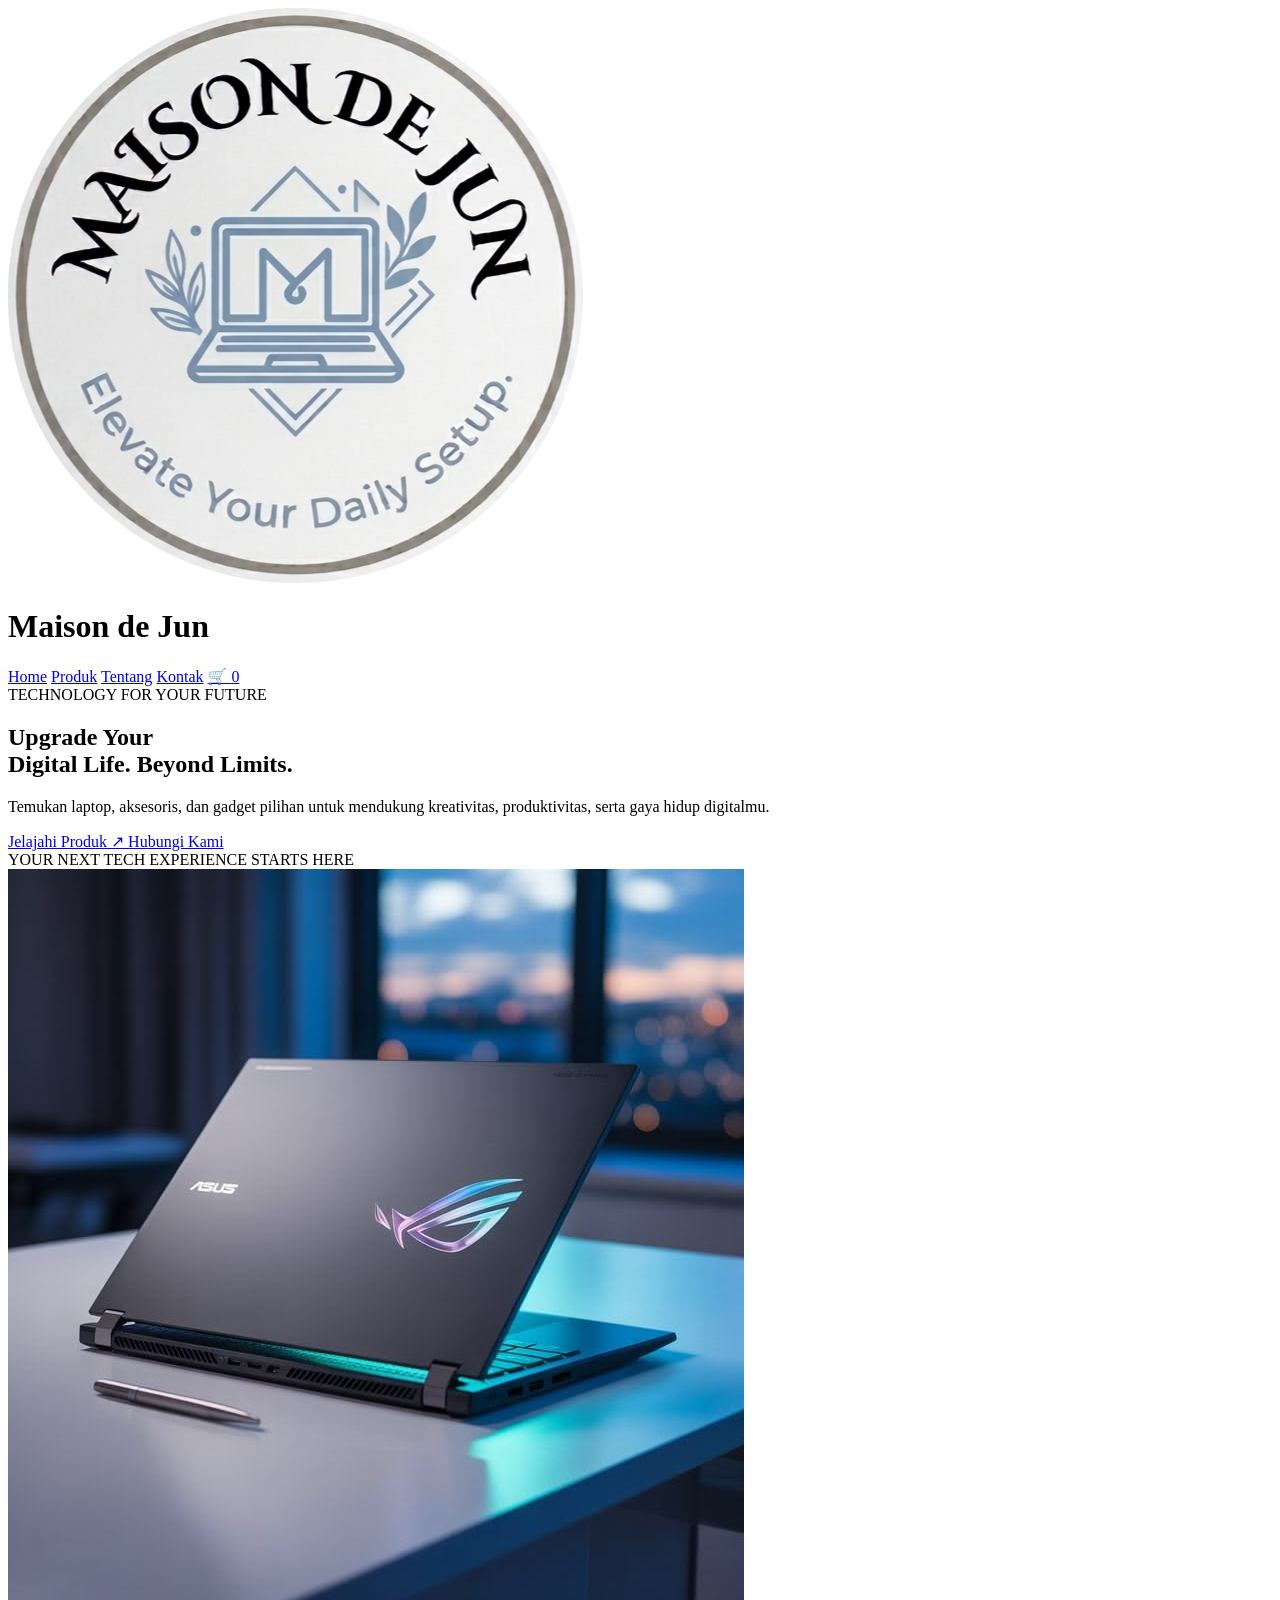
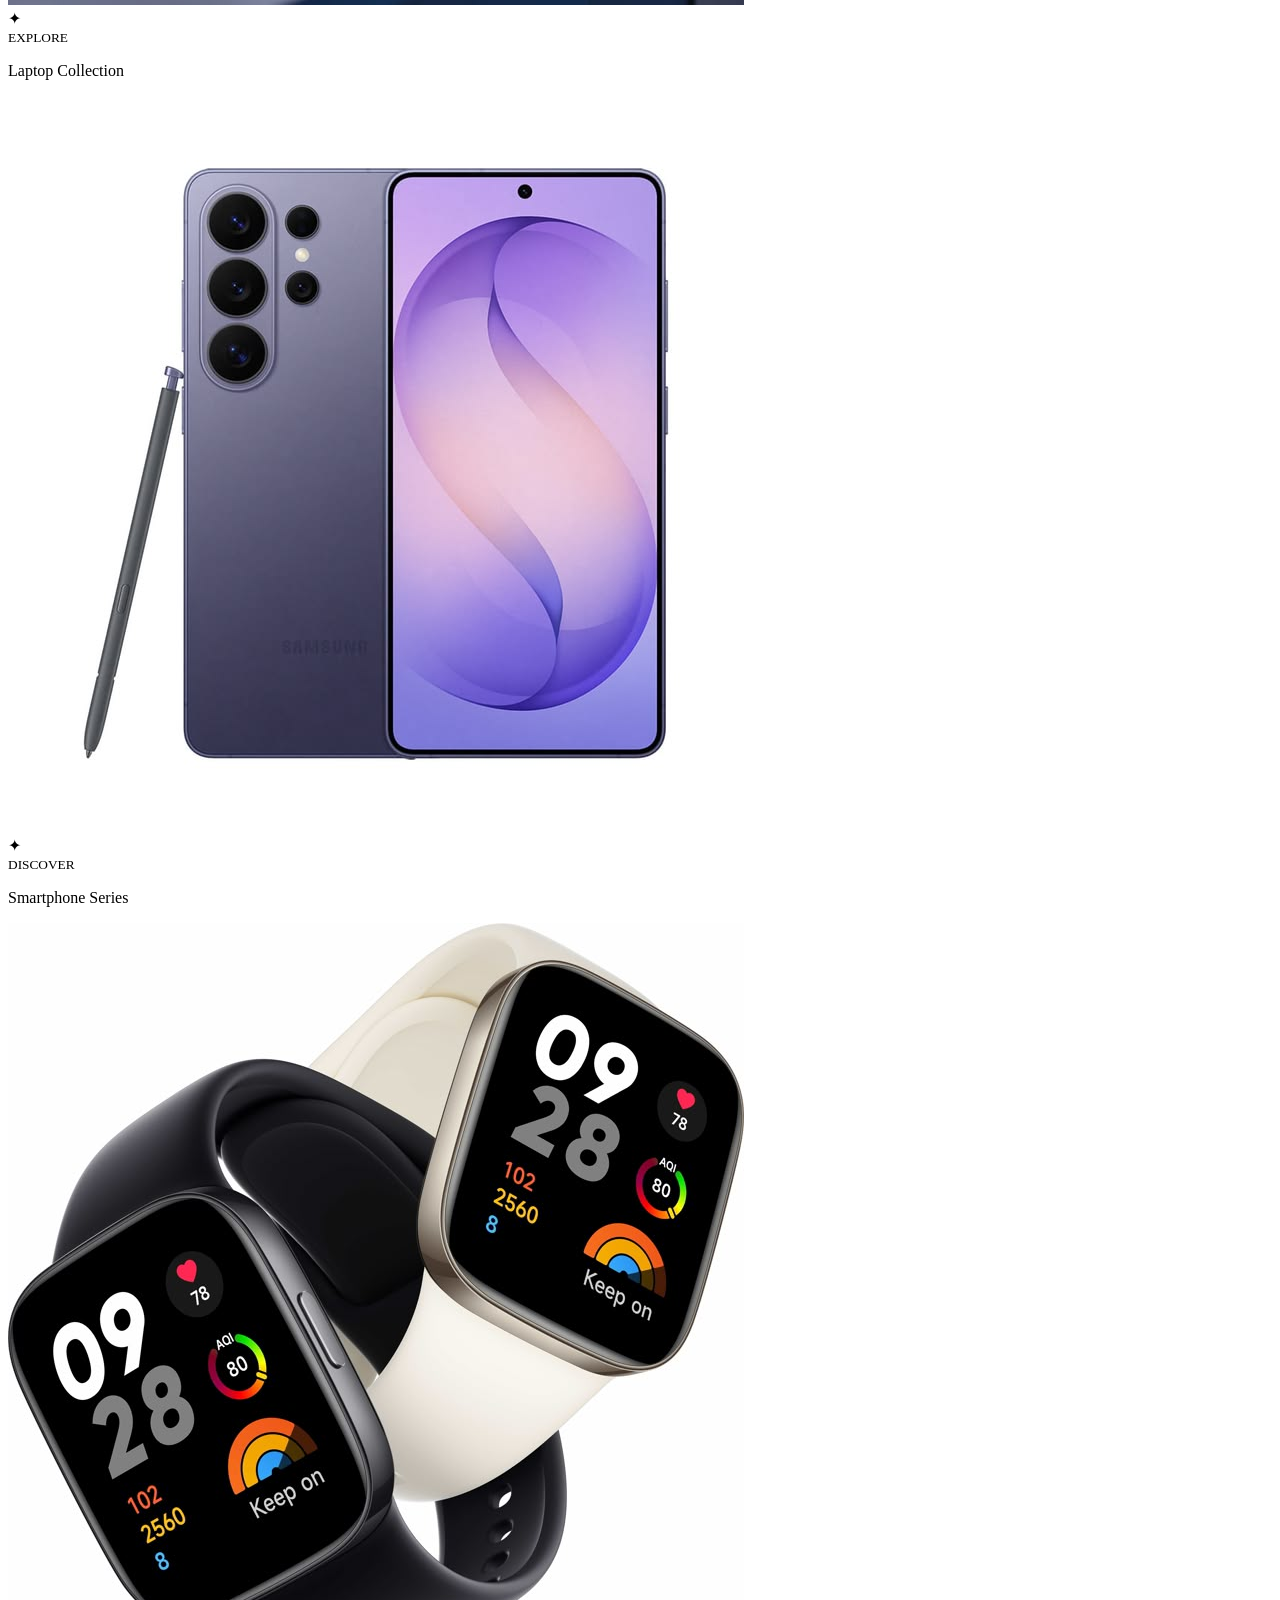
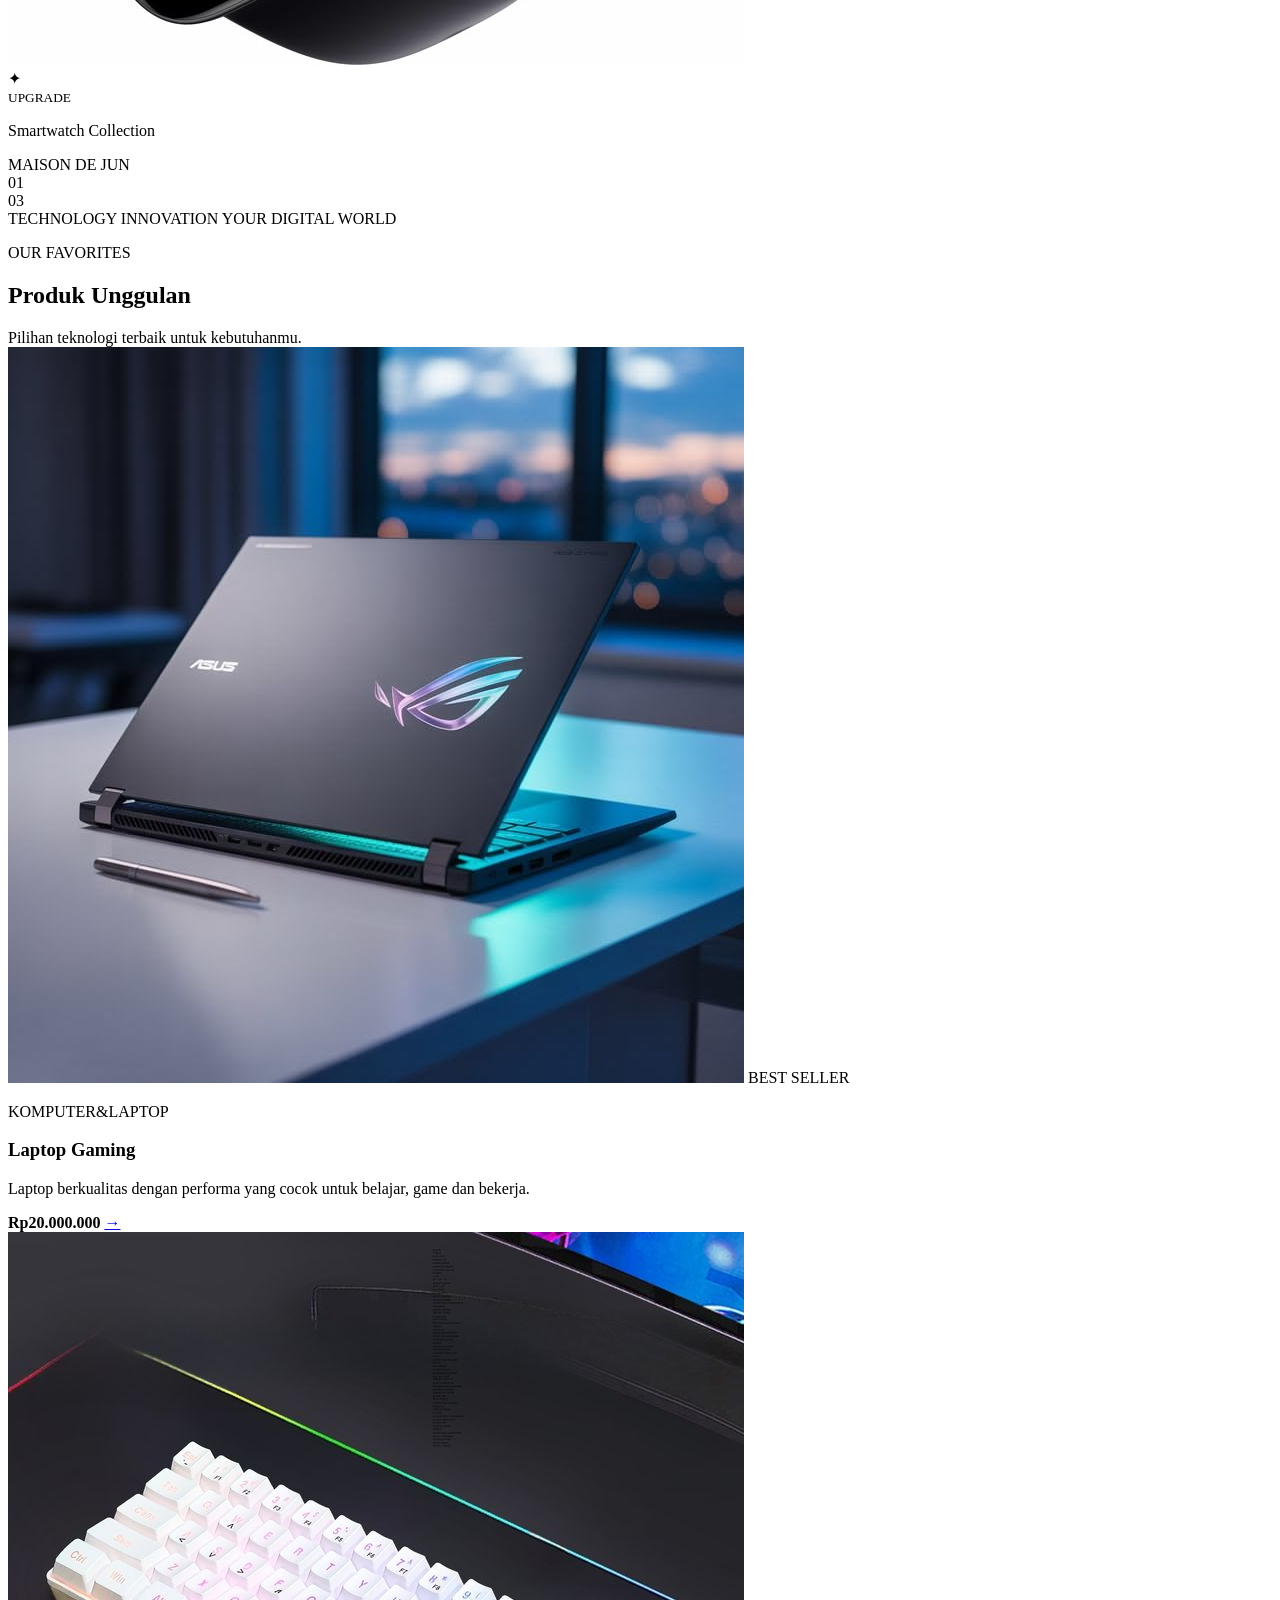
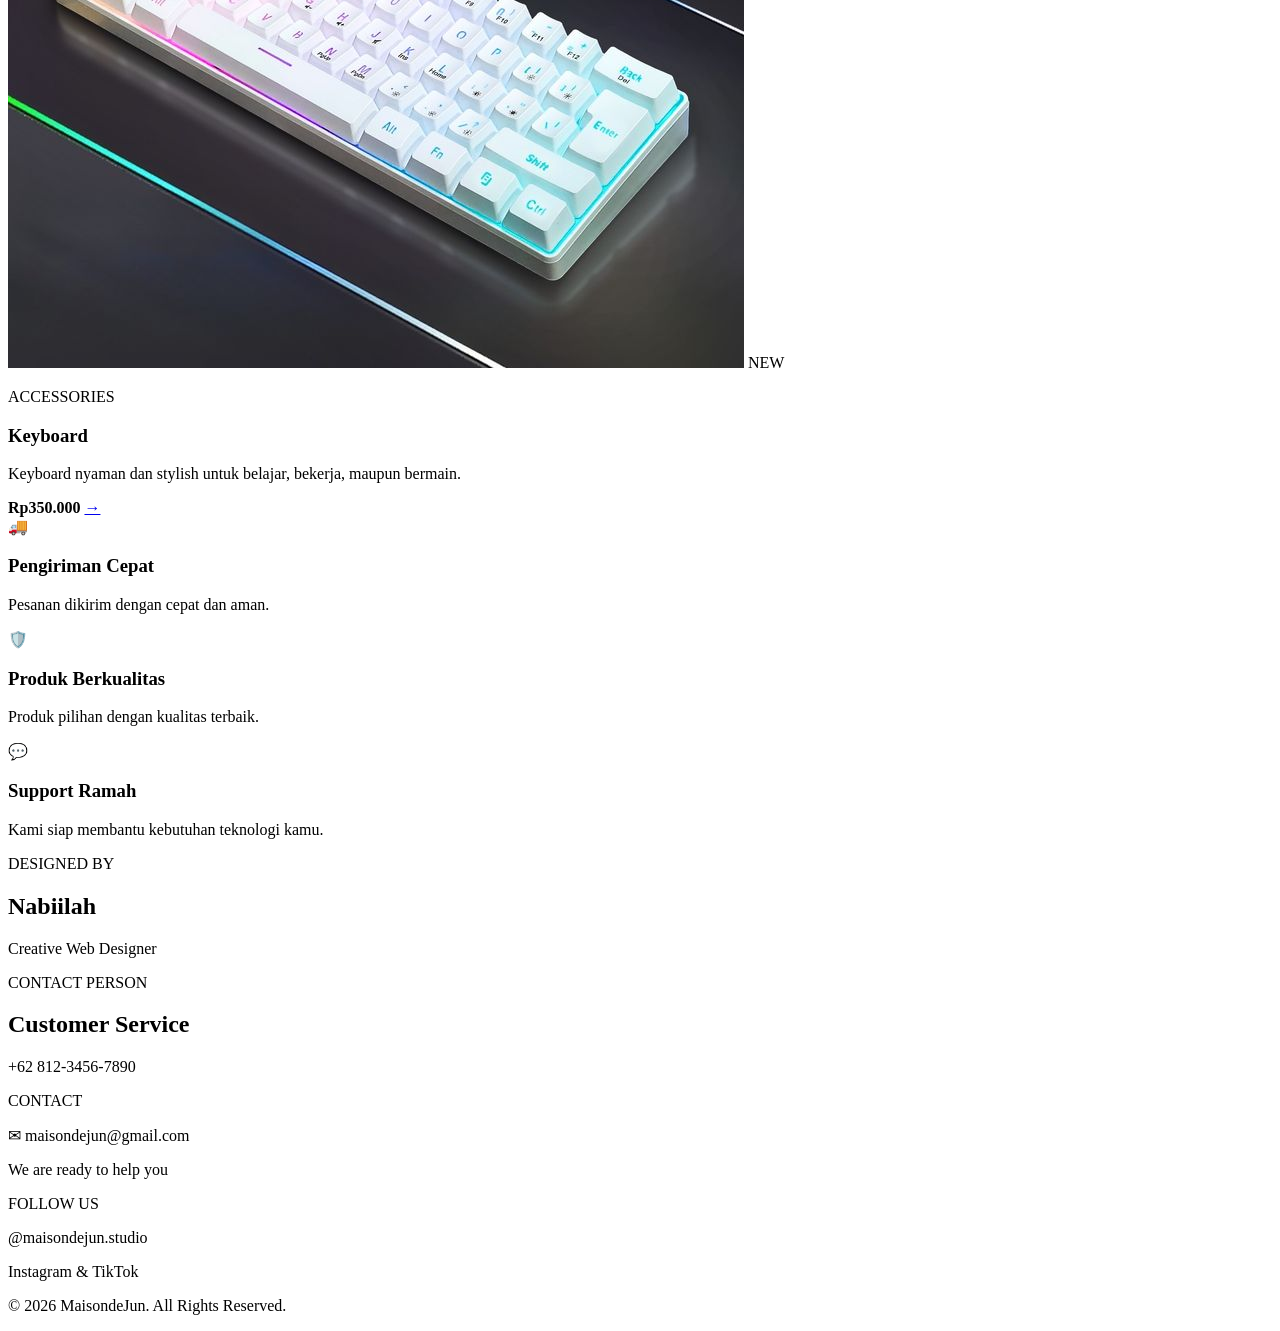
==== index.html @ 50427de6 "Add files via upload" ====
<!DOCTYPE html>
<html lang="id">
<head>
    <meta charset="UTF-8">
    <meta name="viewport" content="width=device-width, initial-scale=1.0">

    <title>Maison de Jun - Technology Store</title>

    <link rel="stylesheet" href="css/style.css">
</head>
    <link rel="preconnect" href="https://fonts.googleapis.com">
<link rel="preconnect" href="https://gstatic.com" crossorigin>
<link href="https://fonts.googleapis.com/css2?family=Montserrat:wght@700;800&display=swap" rel="stylesheet">

<body>

    <!-- HEADER -->
    <header>
        <div class="container">

            <div class="logo">
              <img src="images/logo.png"  alt="Logo Fourth Tech" class="logo-img">
                <h1>Maison <span>de</span> Jun</h1>
            </div>

            <nav>
                <a href="index.html" class="active">Home</a>
                <a href="produk.html">Produk</a>
                <a href="tentang.html">Tentang</a>
                <a href="kontak.html">Kontak</a>
                <a href="keranjang.html" class="cart-link">
                   🛒 <span id="cart-count">0</span> 
                </a>
            </nav>

        </div>
    </header>


   <!-- HERO SECTION -->
<section class="hero">

    <div class="hero-glow hero-glow-one"></div>
    <div class="hero-glow hero-glow-two"></div>
    <div class="hero-grid"></div>

    <div class="container hero-content">

        <!-- BAGIAN KIRI: TEKS -->
        <div class="hero-text">

            <div class="hero-label">
                <span class="label-dot"></span>
                <span id="changing-text">TECHNOLOGY FOR YOUR FUTURE</span>
            </div>

            <h2 class="hero-title">
                Upgrade Your<br>
                Digital Life<span class="title-dot">.</span>
                <span class="hero-title-accent" id="changing-title">
                    Beyond Limits.
                </span>
            </h2>

            <p class="hero-description">
                Temukan laptop, aksesoris, dan gadget pilihan
                untuk mendukung kreativitas, produktivitas,
                serta gaya hidup digitalmu.
            </p>

            <div class="hero-buttons">
                <a href="produk.html" class="btn hero-main-btn">
                    Jelajahi Produk
                    <span>↗</span>
                </a>

                <a href="kontak.html" class="btn-secondary hero-alt-btn">
                    Hubungi Kami
                </a>
            </div>

            <div class="hero-mini-info">
                <span class="mini-info-line"></span>
                <span>YOUR NEXT TECH EXPERIENCE STARTS HERE</span>
            </div>

        </div>


        <!-- BAGIAN KANAN: GADGET -->
        <div class="hero-visual">

            <div class="visual-orbit orbit-one"></div>
            <div class="visual-orbit orbit-two"></div>
            <div class="visual-orbit orbit-three"></div>

            <div class="visual-glow"></div>

            <!-- GAMBAR PRODUK BERGANTI -->
            <div class="hero-product-stage">

                <div class="hero-product active">
                    <img
                        src="images/produk1.jpg"
                        alt="Laptop pilihan Maison de Jun"
                    >

                    <div class="product-floating-label">
                        <span class="floating-label-icon">✦</span>
                        <div>
                            <small>EXPLORE</small>
                            <p>Laptop Collection</p>
                        </div>
                    </div>
                </div>

                <div class="hero-product">
                    <img
                        src="images/produk9.jpg"
                        alt="Smartphone pilihan Maison de Jun"
                    >

                    <div class="product-floating-label">
                        <span class="floating-label-icon">✦</span>
                        <div>
                            <small>DISCOVER</small>
                            <p>Smartphone Series</p>
                        </div>
                    </div>
                </div>

                <div class="hero-product">
                    <img
                        src="images/produk10.jpg"
                        alt="Smartwatch pilihan Maison de Jun"
                    >

                    <div class="product-floating-label">
                        <span class="floating-label-icon">✦</span>
                        <div>
                            <small>UPGRADE</small>
                            <p>Smartwatch Collection</p>
                        </div>
                    </div>
                </div>

            </div>

            <!-- IDENTITAS TOKO -->
            <div class="hero-brand-mark">
                <span class="brand-mark-line"></span>
                <span>MAISON DE JUN</span>
                <span class="brand-mark-line"></span>
            </div>

            <!-- INDIKATOR SLIDE -->
            <div class="hero-slide-controls">
                <span class="slide-number" id="hero-slide-number">01</span>

                <div class="slide-progress">
                    <span class="slide-progress-bar active"></span>
                    <span class="slide-progress-bar"></span>
                    <span class="slide-progress-bar"></span>
                </div>

                <span class="slide-total">03</span>
            </div>

        </div>

    </div>

    <div class="hero-bottom-line">
        <span>TECHNOLOGY</span>
        <span class="bottom-line-decoration"></span>
        <span>INNOVATION</span>
        <span class="bottom-line-decoration"></span>
        <span>YOUR DIGITAL WORLD</span>
    </div>

</section>


        <!-- PRODUK UNGGULAN -->
        <section class="produk-unggulan">

            <div class="container">

                <div class="section-heading">
                    <p>OUR FAVORITES</p>
                    <h2>Produk Unggulan</h2>
                    <span>
                        Pilihan teknologi terbaik untuk kebutuhanmu.
                    </span>
                </div>


                <div class="product-grid">

                    <!-- PRODUK 1 -->
                    <div class="card">

                        <div class="product-image">
                            <img src="images/produk1.jpg" alt="Laptop FourthTech">
                            <span class="product-badge">BEST SELLER</span>
                        </div>

                        <div class="card-content">

                            <p class="product-category">KOMPUTER&LAPTOP</p>

                            <h3>Laptop Gaming</h3>

                            <p>
                                Laptop berkualitas dengan performa
                                yang cocok untuk belajar, game dan bekerja.
                            </p>

                            <div class="product-bottom">

                                <strong>Rp20.000.000</strong>

                                <a href="produk.html" class="product-btn">
                                    →
                                </a>

                            </div>

                        </div>

                    </div>


                    <!-- PRODUK 2 -->
                    <div class="card">

                        <div class="product-image">
                            <img src="images/produk2.jpg" alt="Keyboard FourthTech">
                            <span class="product-badge new">NEW</span>
                        </div>

                        <div class="card-content">

                            <p class="product-category">ACCESSORIES</p>

                            <h3>Keyboard</h3>

                            <p>
                                Keyboard nyaman dan stylish untuk
                                belajar, bekerja, maupun bermain.
                            </p>

                            <div class="product-bottom">

                                <strong>Rp350.000</strong>

                                <a href="produk.html" class="product-btn">
                                    →
                                </a>

                            </div>

                        </div>

                    </div>

                </div>

            </div>

        </section>


        <!-- FITUR -->
        <section class="features">

            <div class="container">

                <div class="feature">

                    <div class="feature-icon">🚚</div>

                    <div>
                        <h3>Pengiriman Cepat</h3>
                        <p>Pesanan dikirim dengan cepat dan aman.</p>
                    </div>

                </div>


                <div class="feature">

                    <div class="feature-icon">🛡️</div>

                    <div>
                        <h3>Produk Berkualitas</h3>
                        <p>Produk pilihan dengan kualitas terbaik.</p>
                    </div>

                </div>


                <div class="feature">

                    <div class="feature-icon">💬</div>

                    <div>
                        <h3>Support Ramah</h3>
                        <p>Kami siap membantu kebutuhan teknologi kamu.</p>
                    </div>

                </div>

            </div>

        </section>

    </main>


   <!-- FOOTER -->
<footer>

    <!-- INFORMASI FOOTER -->
    <div class="container footer-content">

        <!-- DESIGNED BY -->
        <div class="footer-item">
            <p class="footer-label">DESIGNED BY</p>

            <h2>Nabiilah</h2>

            <p>Creative Web Designer</p>
        </div>


        <!-- CONTACT PERSON -->
        <div class="footer-item">
            <p class="footer-label">CONTACT PERSON</p>

            <h2>Customer Service</h2>

            <p>+62 812-3456-7890</p>
        </div>


        <!-- EMAIL -->
        <div class="footer-item">
            <p class="footer-label">CONTACT</p>

            <div class="social-link">

                <span class="social-icon">✉</span>

                <span>maisondejun@gmail.com</span>

            </div>

            <p>We are ready to help you</p>
        </div>


        <!-- INSTAGRAM -->
        <div class="footer-item">
            <p class="footer-label">FOLLOW US</p>

            <div class="social-link">

                <span class="social-icon instagram-icon">
                    <span class="instagram-camera"></span>
                </span>

                <span>@maisondejun.studio</span>

            </div>

            <p>Instagram & TikTok</p>
        </div>

    </div>


    <!-- COPYRIGHT -->
    <div class="footer-bottom">

        <p>
            © 2026 MaisondeJun. All Rights Reserved.
        </p>

    </div>

</footer>
<!-- JavaScript -->
<script src="js/script.js"></script>

</body>
</html>
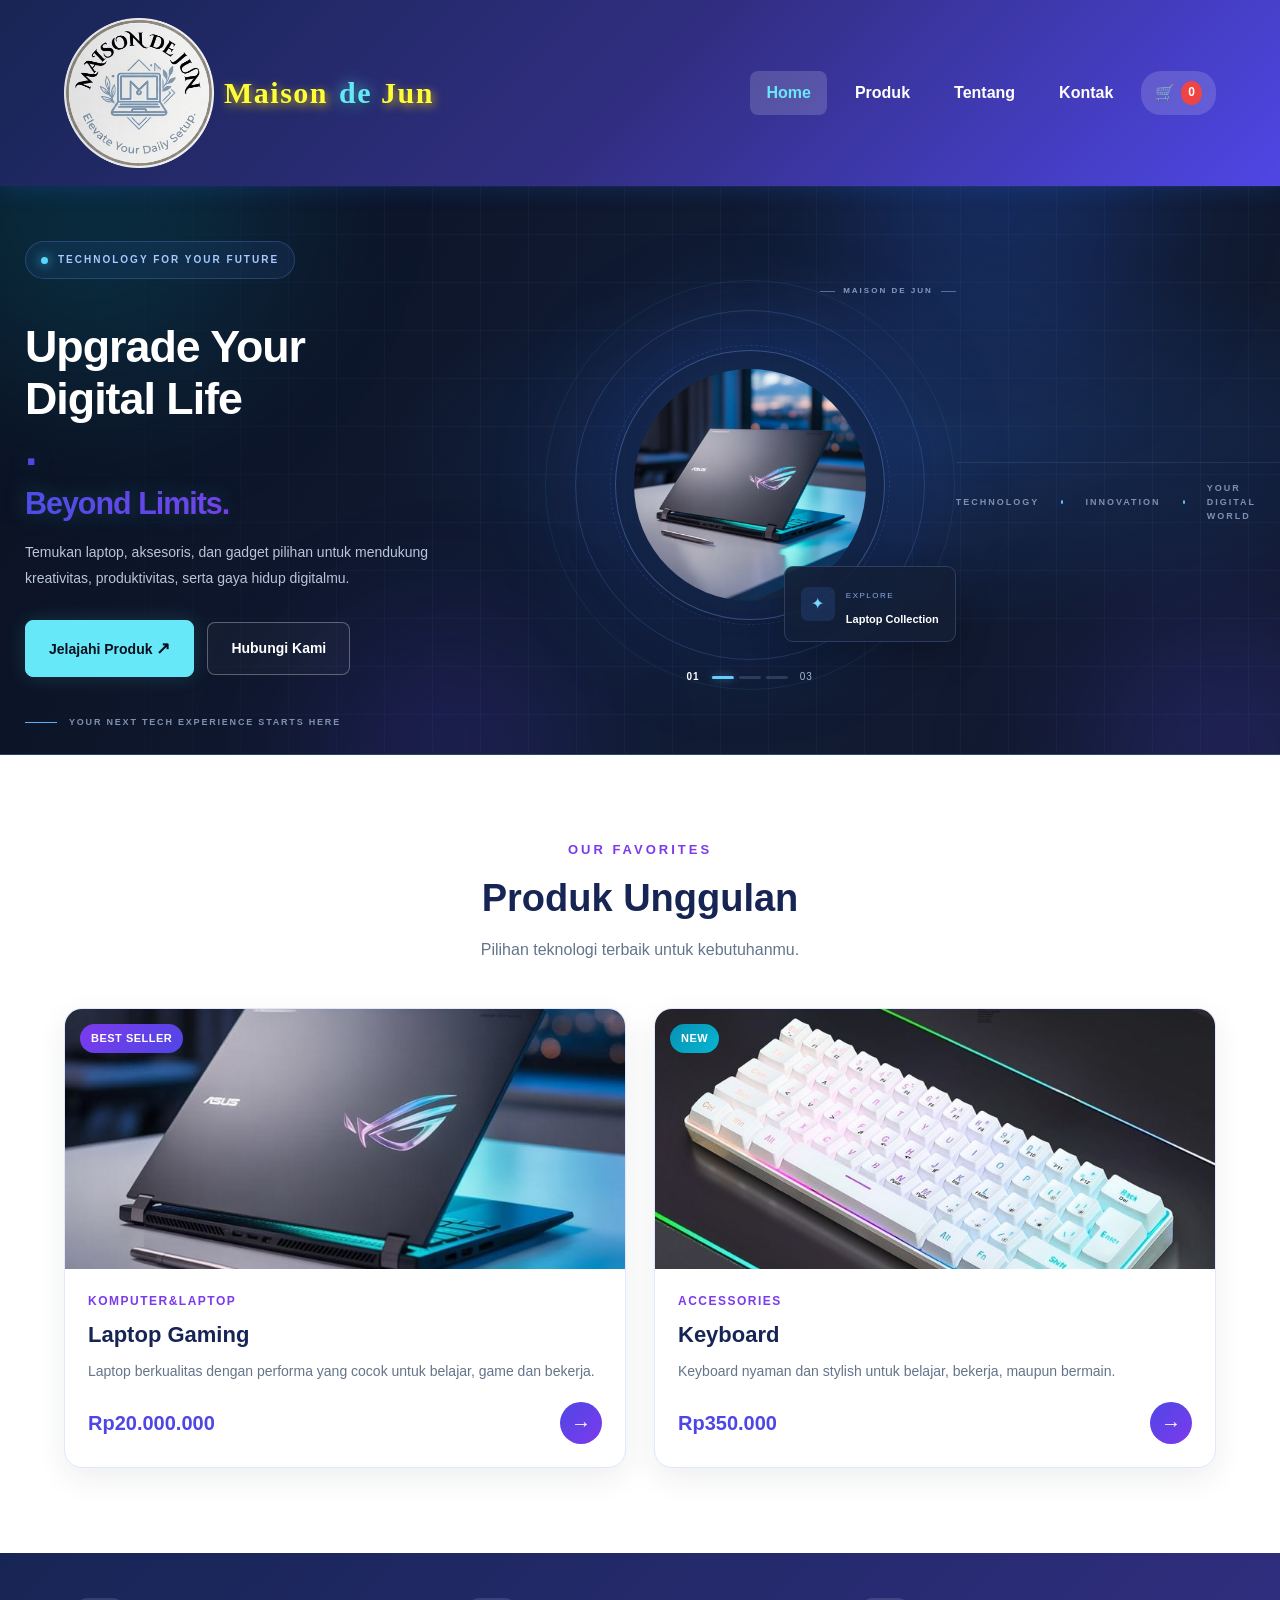
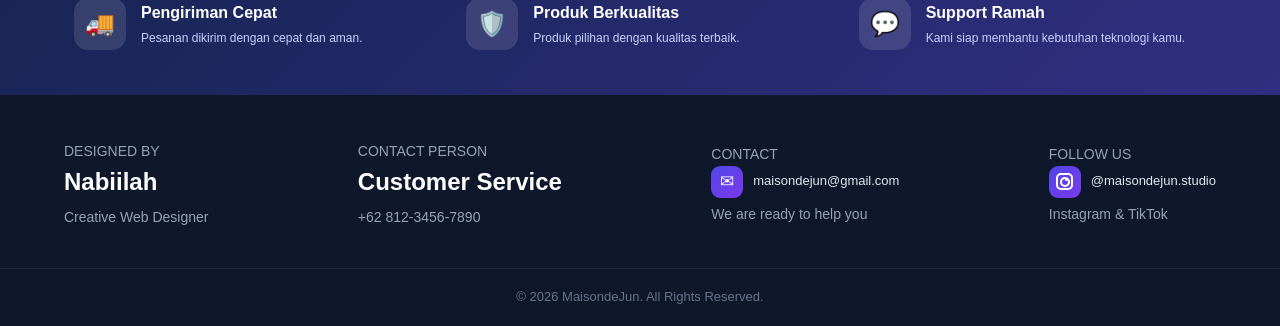
==== commit 354e122b: "Add files via upload" ====
--- a/index.html
+++ b/index.html
@@ -4,11 +4,11 @@
 <head>
     <meta charset="UTF-8">
     <meta name="viewport" content="width=device-width, initial-scale=1.0">
-
-    <title>Maison de Jun - Technology Store</title>
-
+    <link rel="icon" type="image/png" href="favicon.png">
+    <title>Maison de Jun</title>
     <link rel="stylesheet" href="css/style.css">
 </head>
+
     <link rel="preconnect" href="https://fonts.googleapis.com">
 <link rel="preconnect" href="https://gstatic.com" crossorigin>
 <link href="https://fonts.googleapis.com/css2?family=Montserrat:wght@700;800&display=swap" rel="stylesheet">
--- a/css/style.css
+++ b/css/style.css
@@ -0,0 +1,2906 @@
+
+/* ========================================
+   Maison de Jun - WEBSITE TOKO TEKNOLOGI
+   ======================================== */
+
+
+/* RESET */
+* {
+    margin: 0;
+    padding: 0;
+    box-sizing: border-box;
+}
+
+
+/* BODY */
+body {
+    font-family: Arial, sans-serif;
+    background-color: #f5f7ff;
+    color: #172554;
+    line-height: 1.6;
+}
+
+
+/* CONTAINER */
+.container {
+    width: 90%;
+    max-width: 1200px;
+    margin: auto;
+}
+
+
+/* ========================================
+   HEADER
+   ======================================== */
+
+header {
+    background: linear-gradient(135deg, #172554, #312e81, #4f46e5);
+    color: white;
+    padding: 18px 0;
+    box-shadow: 0 4px 20px rgba(37, 99, 235, 0.2);
+    position: relative;
+    z-index: 10;
+}
+
+
+header .container {
+    display: flex;
+    justify-content: space-between;
+    align-items: center;
+}
+
+
+/* LOGO */
+
+.logo {
+    display: flex;
+    align-items: center;
+    gap: 10px;
+}
+
+.logo img,
+.logo-img {
+  width: 150px;   
+  height: auto;  
+}
+
+.logo h1 {
+    font-family: 'Times New Roman', Times, serif;
+    font-size: 30px;
+    font-weight: 700;
+    letter-spacing: 1.5px;
+    color: #fcff37;
+    margin: 0;
+    text-shadow: 2px 3px 10px rgba(255, 215, 0, 0.7);
+}
+
+
+.logo h1 span {
+    color: #67e8f9;
+    margin-left: 2px;
+    text-shadow: 0 0 15px rgba(103, 232, 249, 0.8), 2px 3px 8px rgba(0, 0, 0, 0.6);
+}
+
+
+/* NAVIGATION */
+
+nav {
+    display: flex;
+    gap: 12px;
+}
+
+
+nav a {
+    color: white;
+    text-decoration: none;
+    font-weight: bold;
+    padding: 9px 16px;
+    border-radius: 8px;
+    transition: 0.3s;
+}
+
+
+nav a:hover {
+    background-color: rgba(255, 255, 255, 0.15);
+    color: #67e8f9;
+}
+
+
+nav a.active {
+    background-color: rgba(255, 255, 255, 0.16);
+    color: #67e8f9;
+}
+
+
+/* ========================================
+   HERO SECTION
+   ======================================== */
+
+.hero {
+    position: relative;
+    overflow: hidden;
+    background:
+        radial-gradient(circle at 85% 30%, rgba(139, 92, 246, 0.3), transparent 30%),
+        radial-gradient(circle at 65% 90%, rgba(34, 211, 238, 0.2), transparent 30%),
+        linear-gradient(135deg, #eef2ff, #e0f2fe);
+    padding: 90px 0;
+    min-height: 520px;
+}
+
+
+.hero-content {
+    display: flex;
+    align-items: center;
+    justify-content: space-between;
+    gap: 60px;
+}
+
+
+/* HERO TEXT */
+
+.hero-text {
+    width: 55%;
+}
+
+
+.hero-label {
+    color: #4f46e5;
+    font-size: 14px;
+    font-weight: bold;
+    letter-spacing: 2px;
+    margin-bottom: 18px;
+}
+
+
+.hero h2 {
+    font-size: 58px;
+    line-height: 1.1;
+    color: #172554;
+    margin-bottom: 22px;
+}
+
+
+.hero h2 span {
+    display: block;
+    background: linear-gradient(90deg, #4f46e5, #7c3aed, #0891b2);
+    background-clip: text;
+    -webkit-background-clip: text;
+    -webkit-text-fill-color: transparent;
+}
+
+
+.hero-description {
+    max-width: 570px;
+    color: #475569;
+    font-size: 17px;
+    margin-bottom: 32px;
+}
+
+
+/* HERO BUTTON */
+
+.hero-buttons {
+    display: flex;
+    gap: 14px;
+    align-items: center;
+}
+
+
+.btn {
+    display: inline-block;
+    background: linear-gradient(135deg, #4f46e5, #7c3aed);
+    color: white;
+    padding: 13px 24px;
+    border-radius: 10px;
+    text-decoration: none;
+    font-weight: bold;
+    box-shadow: 0 8px 20px rgba(79, 70, 229, 0.3);
+    transition: 0.3s;
+}
+
+
+.btn:hover {
+    transform: translateY(-3px);
+    box-shadow: 0 12px 25px rgba(79, 70, 229, 0.4);
+}
+
+
+.btn-secondary {
+    display: inline-block;
+    color: #4338ca;
+    border: 2px solid #818cf8;
+    padding: 11px 22px;
+    border-radius: 10px;
+    text-decoration: none;
+    font-weight: bold;
+    transition: 0.3s;
+}
+
+
+.btn-secondary:hover {
+    background-color: #4f46e5;
+    color: white;
+}
+
+
+/* ========================================
+   HERO VISUAL
+   ======================================== */
+
+.hero-visual {
+    width: 42%;
+    min-height: 340px;
+    display: flex;
+    justify-content: center;
+    align-items: center;
+    position: relative;
+}
+
+
+/* DECORATIVE CIRCLES */
+
+.tech-circle {
+    position: absolute;
+    border-radius: 50%;
+}
+
+
+.circle-one {
+    width: 300px;
+    height: 300px;
+    background: linear-gradient(
+        135deg,
+        rgba(79, 70, 229, 0.18),
+        rgba(34, 211, 238, 0.25)
+    );
+}
+
+
+.circle-two {
+    width: 210px;
+    height: 210px;
+    border: 2px dashed rgba(79, 70, 229, 0.4);
+}
+
+
+/* DEVICE */
+
+.device-card {
+    position: relative;
+    width: 320px;
+    height: 220px;
+    background: linear-gradient(145deg, #1e1b4b, #312e81);
+    border-radius: 18px;
+    padding: 12px;
+    transform: rotate(-4deg);
+    box-shadow:
+        0 25px 50px rgba(30, 27, 75, 0.3),
+        0 0 40px rgba(79, 70, 229, 0.2);
+    z-index: 2;
+}
+
+
+.device-top {
+    display: flex;
+    gap: 6px;
+    margin-bottom: 10px;
+}
+
+
+.device-top span {
+    width: 8px;
+    height: 8px;
+    border-radius: 50%;
+    background-color: #94a3b8;
+}
+
+
+.device-screen {
+    height: 175px;
+    border-radius: 10px;
+    background:
+        radial-gradient(circle at 50% 40%, rgba(34, 211, 238, 0.3), transparent 30%),
+        linear-gradient(135deg, #0f172a, #312e81);
+    display: flex;
+    flex-direction: column;
+    align-items: center;
+    justify-content: center;
+    color: white;
+}
+
+
+.screen-icon {
+    font-size: 42px;
+    color: #67e8f9;
+    margin-bottom: 5px;
+}
+
+
+.device-screen p {
+    font-size: 20px;
+    font-weight: bold;
+    letter-spacing: 3px;
+}
+
+
+.device-screen small {
+    color: #c4b5fd;
+    margin-top: 4px;
+}
+
+
+/* ========================================
+   PRODUK UNGGULAN
+   ======================================== */
+
+.produk-unggulan {
+    padding: 85px 0;
+    background-color: #ffffff;
+}
+
+
+/* SECTION HEADING */
+
+.section-heading {
+    text-align: center;
+    margin-bottom: 45px;
+}
+
+
+.section-heading p {
+    color: #7c3aed;
+    font-size: 13px;
+    font-weight: bold;
+    letter-spacing: 3px;
+    margin-bottom: 7px;
+}
+
+
+.section-heading h2 {
+    font-size: 38px;
+    color: #172554;
+    margin-bottom: 8px;
+}
+
+
+.section-heading span {
+    color: #64748b;
+}
+
+
+/* PRODUCT GRID */
+
+.product-grid {
+    display: grid;
+    grid-template-columns: repeat(2, 1fr);
+    gap: 28px;
+}
+
+
+/* CARD */
+
+.card {
+    background-color: white;
+    border-radius: 18px;
+    overflow: hidden;
+    border: 1px solid #e0e7ff;
+    box-shadow: 0 10px 30px rgba(30, 41, 59, 0.08);
+    transition: 0.35s;
+}
+
+
+.card:hover {
+    transform: translateY(-8px);
+    box-shadow: 0 18px 40px rgba(79, 70, 229, 0.15);
+}
+
+
+/* PRODUCT IMAGE */
+
+.product-image {
+    height: 260px;
+    position: relative;
+    overflow: hidden;
+    background: linear-gradient(135deg, #e0e7ff, #cffafe);
+}
+
+
+.product-image img {
+    width: 100%;
+    height: 100%;
+    object-fit: cover;
+    transition: 0.4s;
+}
+
+
+.card:hover .product-image img {
+    transform: scale(1.05);
+}
+
+
+/* BADGE */
+
+.product-badge {
+    position: absolute;
+    top: 15px;
+    left: 15px;
+    background: linear-gradient(135deg, #7c3aed, #4f46e5);
+    color: white;
+    padding: 6px 11px;
+    border-radius: 20px;
+    font-size: 11px;
+    font-weight: bold;
+    letter-spacing: 0.5px;
+}
+
+
+.product-badge.new {
+    background: linear-gradient(135deg, #0891b2, #06b6d4);
+}
+
+
+/* CARD CONTENT */
+
+.card-content {
+    padding: 23px;
+}
+
+
+.product-category {
+    color: #7c3aed;
+    font-size: 12px;
+    font-weight: bold;
+    letter-spacing: 1.5px;
+    margin-bottom: 6px;
+}
+
+
+.card h3 {
+    font-size: 22px;
+    color: #172554;
+    margin-bottom: 8px;
+}
+
+
+.card-content > p:not(.product-category) {
+    color: #64748b;
+    font-size: 14px;
+    margin-bottom: 20px;
+}
+
+
+/* PRODUCT BOTTOM */
+
+.product-bottom {
+    display: flex;
+    justify-content: space-between;
+    align-items: center;
+}
+
+
+.product-bottom strong {
+    color: #4f46e5;
+    font-size: 20px;
+}
+
+
+.product-btn {
+    width: 42px;
+    height: 42px;
+    border-radius: 50%;
+    background: linear-gradient(135deg, #4f46e5, #7c3aed);
+    color: white;
+    display: flex;
+    justify-content: center;
+    align-items: center;
+    text-decoration: none;
+    font-size: 20px;
+    transition: 0.3s;
+}
+
+
+.product-btn:hover {
+    transform: translateX(4px);
+}
+
+
+/* ========================================
+   FEATURES
+   ======================================== */
+
+.features {
+    background: linear-gradient(135deg, #172554, #312e81);
+    padding: 35px 0;
+    color: white;
+}
+
+
+.features .container {
+    display: grid;
+    grid-template-columns: repeat(3, 1fr);
+    gap: 25px;
+}
+
+
+.feature {
+    display: flex;
+    align-items: center;
+    gap: 15px;
+    padding: 10px;
+}
+
+
+.feature-icon {
+    width: 52px;
+    height: 52px;
+    min-width: 52px;
+    border-radius: 14px;
+    background: rgba(255, 255, 255, 0.12);
+    display: flex;
+    justify-content: center;
+    align-items: center;
+    font-size: 24px;
+}
+
+
+.feature h3 {
+    font-size: 16px;
+    margin-bottom: 3px;
+}
+
+
+.feature p {
+    color: #c7d2fe;
+    font-size: 12px;
+}
+
+
+/* ========================================
+   FOOTER
+   ======================================== */
+
+footer {
+    background-color: #0f172a;
+    color: white;
+}
+
+
+.footer-content {
+    padding: 40px 0;
+    display: flex;
+    justify-content: space-between;
+    align-items: center;
+}
+
+
+.footer-content h2 {
+    font-size: 24px;
+}
+
+
+.footer-content h2 span {
+    color: #67e8f9;
+}
+
+
+.footer-content p {
+    color: #94a3b8;
+    font-size: 14px;
+    margin-top: 5px;
+}
+
+
+.footer-links {
+    display: flex;
+    gap: 25px;
+}
+
+
+.footer-links a {
+    color: #cbd5e1;
+    text-decoration: none;
+    transition: 0.3s;
+}
+
+
+.footer-links a:hover {
+    color: #67e8f9;
+}
+
+
+.footer-bottom {
+    border-top: 1px solid #1e293b;
+    text-align: center;
+    padding: 18px;
+}
+
+
+.footer-bottom p {
+    color: #64748b;
+    font-size: 13px;
+}
+
+
+/* ========================================
+   RESPONSIVE
+   ======================================== */
+
+@media (max-width: 768px) {
+
+    header .container {
+        flex-direction: column;
+        gap: 15px;
+    }
+
+
+    nav {
+        flex-wrap: wrap;
+        justify-content: center;
+    }
+
+
+    .hero {
+        padding: 60px 0;
+    }
+
+
+    .hero-content {
+        flex-direction: column;
+        text-align: center;
+    }
+
+
+    .hero-text {
+        width: 100%;
+    }
+
+
+    .hero h2 {
+        font-size: 40px;
+    }
+
+
+    .hero-description {
+        margin-left: auto;
+        margin-right: auto;
+    }
+
+
+    .hero-buttons {
+        justify-content: center;
+        flex-wrap: wrap;
+    }
+
+
+    .hero-visual {
+        width: 100%;
+    }
+
+
+    .product-grid {
+        grid-template-columns: 1fr;
+    }
+
+
+    .features .container {
+        grid-template-columns: 1fr;
+    }
+
+
+    .feature {
+        justify-content: center;
+    }
+
+
+    .footer-content {
+        flex-direction: column;
+        text-align: center;
+        gap: 25px;
+    }
+
+
+    .footer-links {
+        flex-wrap: wrap;
+        justify-content: center;
+    }
+
+}
+
+/* ==========================================
+   STYLING HALAMAN KONTAK (MODERN & RESPONSIVE)
+   ========================================== */
+
+.kontak {
+  padding: 50px 0 80px 0;
+}
+
+.kontak-header {
+  text-align: center;
+  margin-bottom: 40px;
+}
+
+.kontak-header h2 {
+  font-family: 'Montserrat', sans-serif;
+  font-size: 32px;
+  color: #1e293b;
+  margin-bottom: 10px;
+}
+
+.kontak-header p {
+  color: #64748b;
+  font-size: 16px;
+}
+
+/* Layout Grid 2 Kolom */
+.kontak-wrapper {
+  display: grid;
+  grid-template-columns: 1fr 1.3fr;
+  gap: 30px;
+  align-items: start;
+}
+
+/* Kartu Informasi Kontak (Kiri) */
+.kontak-info {
+  background: #1e3a8a; /* Warna Navy Premium */
+  color: white;
+  padding: 35px;
+  border-radius: 16px;
+  box-shadow: 0 10px 25px rgba(30, 58, 138, 0.2);
+}
+
+.kontak-info h3 {
+  font-family: 'Montserrat', sans-serif;
+  font-size: 22px;
+  margin-bottom: 10px;
+  color: #67e8f9; /* Biru Neon */
+}
+
+.info-desc {
+  font-size: 14px;
+  color: #cbd5e1;
+  margin-bottom: 30px;
+}
+
+.info-item {
+  display: flex;
+  align-items: flex-start;
+  gap: 15px;
+  margin-bottom: 25px;
+}
+
+.info-icon {
+  font-size: 22px;
+  background: rgba(255, 255, 255, 0.1);
+  padding: 10px;
+  border-radius: 12px;
+}
+
+.info-item h4 {
+  font-size: 16px;
+  color: #f8fafc;
+  margin-bottom: 4px;
+}
+
+.info-item p {
+  font-size: 14px;
+  color: #cbd5e1;
+}
+
+/* Kartu Form (Kanan) */
+.kontak-form-card {
+  background: white;
+  padding: 35px;
+  border-radius: 16px;
+  box-shadow: 0 10px 30px rgba(0, 0, 0, 0.08);
+}
+
+.kontak-form-card h3 {
+  font-family: 'Montserrat', sans-serif;
+  font-size: 22px;
+  color: #0f172a;
+  margin-bottom: 25px;
+}
+
+.input-group {
+  margin-bottom: 20px;
+  display: flex;
+  flex-direction: column;
+}
+
+.input-group label {
+  font-weight: 600;
+  font-size: 14px;
+  color: #334155;
+  margin-bottom: 8px;
+}
+
+.input-group input,
+.input-group textarea {
+  width: 100%;
+  padding: 12px 16px;
+  border: 1.5px solid #e2e8f0;
+  border-radius: 8px;
+  font-family: 'Poppins', sans-serif;
+  font-size: 14px;
+  transition: all 0.3s ease;
+  outline: none;
+}
+
+.input-group input:focus,
+.input-group textarea:focus {
+  border-color: #2563eb;
+  box-shadow: 0 0 0 4px rgba(37, 99, 235, 0.1);
+}
+
+/* Tombol Kirim */
+.btn-kirim {
+  width: 100%;
+  background: #2563eb;
+  color: white;
+  border: none;
+  padding: 14px;
+  border-radius: 8px;
+  font-weight: 700;
+  font-size: 16px;
+  cursor: pointer;
+  transition: background 0.3s ease, transform 0.2s;
+}
+
+.btn-kirim:hover {
+  background: #1d4ed8;
+  transform: translateY(-2px);
+}
+
+/* Responsif untuk HP */
+@media (max-width: 768px) {
+  .kontak-wrapper {
+    grid-template-columns: 1fr;
+  }
+}
+
+/* Styling Ikon Keranjang di Navigasi */
+.cart-link {
+  background: rgba(255, 255, 255, 0.15);
+  padding: 6px 14px;
+  border-radius: 20px;
+}
+#cart-count {
+  background: #ef4444;
+  color: white;
+  padding: 2px 7px;
+  border-radius: 50%;
+  font-size: 12px;
+}
+
+/* Styling Halaman Keranjang */
+.cart-page { padding: 40px 0; }
+.cart-wrapper { display: grid; grid-template-columns: 2fr 1fr; gap: 20px; margin-top: 20px; }
+.cart-items { background: white; padding: 20px; border-radius: 12px; box-shadow: 0 4px 10px rgba(0,0,0,0.05); }
+.cart-item { display: flex; align-items: center; gap: 15px; margin-bottom: 15px; border-bottom: 1px solid #eee; padding-bottom: 15px; }
+.cart-item img { width: 60px; height: 60px; object-fit: cover; border-radius: 8px; }
+.item-info { flex: 1; }
+.btn-hapus { background: #fee2e2; color: #dc2626; border: none; padding: 6px 12px; border-radius: 6px; cursor: pointer; }
+.cart-summary { background: white; padding: 20px; border-radius: 12px; height: fit-content; box-shadow: 0 4px 10px rgba(0,0,0,0.05); }
+.summary-item { display: flex; justify-content: space-between; margin: 20px 0; font-size: 18px; }
+.btn-checkout { width: 100%; background: #16a34a; color: white; border: none; padding: 12px; border-radius: 8px; font-weight: bold; cursor: pointer;
+ }
+/* ==========================================
+   STYLING TOAST NOTIFICATION (MELAYANG)
+   ========================================== */
+#toast-container {
+  position: fixed;
+  top: 25px;
+  right: 25px;
+  z-index: 99999;
+}
+
+.custom-toast {
+  display: flex;
+  align-items: center;
+  gap: 12px;
+  background: #1e293b;
+  color: #ffffff;
+  padding: 14px 22px;
+  border-radius: 12px;
+  box-shadow: 0 10px 30px rgba(0, 0, 0, 0.25);
+  margin-bottom: 12px;
+  transform: translateX(130%);
+  transition: transform 0.35s cubic-bezier(0.175, 0.885, 0.32, 1.275);
+  border-left: 5px solid #67e8f9;
+  font-family: 'Poppins', sans-serif;
+  font-size: 14px;
+}
+
+.custom-toast.error {
+  border-left-color: #ef4444;
+}
+
+.custom-toast.show {
+  transform: translateX(0);
+}
+
+/* ==========================================
+   STYLING HALAMAN KERANJANG
+   ========================================== */
+.cart-link {
+  background: rgba(255, 255, 255, 0.15);
+  padding: 6px 14px;
+  border-radius: 20px;
+  display: inline-flex;
+  align-items: center;
+  gap: 6px;
+}
+
+#cart-count {
+  background: #ef4444;
+  color: white;
+  padding: 2px 7px;
+  border-radius: 50%;
+  font-size: 12px;
+  font-weight: bold;
+}
+
+.cart-page {
+  padding: 40px 0 80px 0;
+}
+
+.cart-page h2 {
+  font-family: 'Montserrat', sans-serif;
+  margin-bottom: 25px;
+  color: #0f172a;
+}
+
+.cart-wrapper {
+  display: grid;
+  grid-template-columns: 2fr 1fr;
+  gap: 25px;
+  align-items: start;
+}
+
+.cart-items {
+  background: #ffffff;
+  padding: 25px;
+  border-radius: 16px;
+  box-shadow: 0 4px 15px rgba(0, 0, 0, 0.05);
+}
+
+.empty-msg {
+  color: #64748b;
+  font-size: 15px;
+  text-align: center;
+  padding: 20px 0;
+}
+
+.cart-item {
+  display: flex;
+  align-items: center;
+  gap: 15px;
+  padding-bottom: 15px;
+  margin-bottom: 15px;
+  border-bottom: 1px solid #f1f5f9;
+}
+
+.cart-item img {
+  width: 70px;
+  height: 70px;
+  object-fit: cover;
+  border-radius: 10px;
+}
+
+.item-info {
+  flex: 1;
+}
+
+.item-info h4 {
+  font-family: 'Montserrat', sans-serif;
+  font-size: 16px;
+  color: #1e293b;
+  margin-bottom: 4px;
+}
+
+.item-info p {
+  color: #2563eb;
+  font-weight: bold;
+}
+
+.btn-hapus {
+  background: #fee2e2;
+  color: #dc2626;
+  border: none;
+  padding: 8px 14px;
+  border-radius: 8px;
+  font-size: 13px;
+  font-weight: 600;
+  cursor: pointer;
+  transition: background 0.2s;
+}
+
+.btn-hapus:hover {
+  background: #fca5a5;
+}
+
+.cart-summary {
+  background: #ffffff;
+  padding: 25px;
+  border-radius: 16px;
+  box-shadow: 0 4px 15px rgba(0, 0, 0, 0.05);
+}
+
+.cart-summary h3 {
+  font-family: 'Montserrat', sans-serif;
+  font-size: 18px;
+  color: #0f172a;
+  margin-bottom: 20px;
+}
+
+.summary-item {
+  display: flex;
+  justify-content: space-between;
+  align-items: center;
+  font-size: 16px;
+  margin-bottom: 25px;
+}
+
+.summary-item strong {
+  font-size: 20px;
+  color: #2563eb;
+}
+
+.btn-checkout {
+  width: 100%;
+  background: #16a34a;
+  color: white;
+  border: none;
+  padding: 14px;
+  border-radius: 10px;
+  font-weight: bold;
+  font-size: 15px;
+  cursor: pointer;
+  transition: background 0.2s;
+}
+
+.btn-checkout:hover {
+  background: #15803d;
+}
+
+/* ==========================================
+   MODAL POP-UP PEMBAYARAN BERWARNA DENGAN MASKOT
+   ========================================== */
+.modal-overlay {
+  position: fixed;
+  top: 0;
+  left: 0;
+  width: 100%;
+  height: 100%;
+  background: rgba(15, 23, 42, 0.7);
+  backdrop-filter: blur(6px);
+  display: flex;
+  justify-content: center;
+  align-items: center;
+  opacity: 0;
+  pointer-events: none;
+  transition: opacity 0.3s ease;
+  z-index: 9999;
+}
+
+.modal-overlay.active {
+  opacity: 1;
+  pointer-events: all;
+}
+
+.modal-box {
+  background: #ffffff;
+  width: 90%;
+  max-width: 460px;
+  border-radius: 24px;
+  overflow: hidden;
+  box-shadow: 0 25px 50px -12px rgba(0, 0, 0, 0.25);
+  transform: translateY(20px);
+  transition: transform 0.3s ease;
+}
+
+.modal-overlay.active .modal-box {
+  transform: translateY(0);
+}
+
+.modal-banner {
+  background: linear-gradient(135deg, #4f46e5 0%, #3b82f6 50%, #06b6d4 100%);
+  padding: 25px 20px 20px 20px;
+  color: white;
+  position: relative;
+  display: flex;
+  align-items: center;
+  gap: 15px;
+}
+
+.mascot-img {
+  width: 75px;
+  height: 75px;
+  filter: drop-shadow(0 8px 12px rgba(0,0,0,0.25));
+  animation: floatMascot 3s ease-in-out infinite;
+}
+
+@keyframes floatMascot {
+  0%, 100% { transform: translateY(0); }
+  50% { transform: translateY(-6px); }
+}
+
+.banner-text h3 {
+  font-family: 'Montserrat', sans-serif;
+  font-size: 18px;
+  margin-bottom: 4px;
+  color: #ffffff;
+}
+
+.banner-text p {
+  font-size: 12px;
+  color: #e0e7ff;
+  margin: 0;
+}
+
+.close-modal {
+  position: absolute;
+  top: 12px;
+  right: 18px;
+  font-size: 26px;
+  color: rgba(255, 255, 255, 0.8);
+  cursor: pointer;
+  transition: color 0.2s;
+}
+
+.close-modal:hover { color: #ffffff; }
+
+.modal-body {
+  padding: 20px 24px 24px 24px;
+}
+
+.total-bayar-card {
+  background: linear-gradient(90deg, #f8fafc 0%, #f1f5f9 100%);
+  border: 1px solid #e2e8f0;
+  padding: 12px 18px;
+  border-radius: 14px;
+  display: flex;
+  justify-content: space-between;
+  align-items: center;
+  margin-bottom: 18px;
+}
+
+.total-bayar-card span {
+  font-size: 13px;
+  color: #64748b;
+  font-weight: 500;
+}
+
+.total-bayar-card strong {
+  font-size: 20px;
+  color: #4f46e5;
+  font-family: 'Montserrat', sans-serif;
+}
+
+.select-title {
+  font-size: 13px;
+  font-weight: 600;
+  color: #334155;
+  margin-bottom: 12px;
+}
+
+.payment-options {
+  display: flex;
+  flex-direction: column;
+  gap: 10px;
+  margin-bottom: 20px;
+}
+
+.payment-option input { display: none; }
+
+.option-card {
+  display: flex;
+  align-items: center;
+  gap: 12px;
+  padding: 12px 16px;
+  border: 2px solid #f1f5f9;
+  background: #ffffff;
+  border-radius: 14px;
+  cursor: pointer;
+  transition: all 0.25s ease;
+  position: relative;
+}
+
+.option-detail strong {
+  display: block;
+  font-size: 13px;
+  color: #1e293b;
+}
+
+.option-detail p {
+  font-size: 11px;
+  color: #64748b;
+  margin: 2px 0 0 0;
+}
+
+.pay-icon {
+  font-size: 22px;
+  background: #f8fafc;
+  padding: 8px;
+  border-radius: 10px;
+}
+
+.badge-fast {
+  position: absolute;
+  right: 14px;
+  background: #dcfce7;
+  color: #15803d;
+  font-size: 10px;
+  font-weight: 700;
+  padding: 3px 8px;
+  border-radius: 20px;
+}
+
+.payment-option input:checked + .option-card {
+  border-color: #6366f1;
+  background: #faf5ff;
+  box-shadow: 0 4px 12px rgba(99, 102, 241, 0.12);
+  transform: scale(1.01);
+}
+
+.payment-option input:checked + .option-card .pay-icon {
+  background: #e0e7ff;
+}
+
+.btn-konfirmasi-pay {
+  width: 100%;
+  background: linear-gradient(135deg, #22c55e 0%, #16a34a 100%);
+  color: white;
+  border: none;
+  padding: 14px;
+  border-radius: 14px;
+  font-weight: 700;
+  font-size: 15px;
+  font-family: 'Poppins', sans-serif;
+  cursor: pointer;
+  box-shadow: 0 8px 16px rgba(34, 197, 94, 0.3);
+  transition: all 0.2s ease;
+}
+
+.btn-konfirmasi-pay:hover {
+  transform: translateY(-2px);
+  box-shadow: 0 12px 20px rgba(34, 197, 94, 0.4);
+}
+
+@media (max-width: 768px) {
+  .cart-wrapper {
+    grid-template-columns: 1fr;
+  }
+}
+/* SOCIAL MEDIA */
+
+.social-link {
+    display: flex;
+    align-items: center;
+    gap: 10px;
+    margin-bottom: 5px;
+}
+
+
+.social-icon {
+    width: 32px;
+    height: 32px;
+
+    display: flex;
+    align-items: center;
+    justify-content: center;
+
+    border-radius: 9px;
+
+    background: linear-gradient(
+        135deg,
+        #4f46e5,
+        #7c3aed
+    );
+
+    color: white;
+
+    font-size: 17px;
+}
+
+
+/* INSTAGRAM ICON */
+
+.instagram-icon {
+    position: relative;
+}
+
+
+/* KAMERA INSTAGRAM */
+
+.instagram-camera {
+    width: 17px;
+    height: 17px;
+
+    border: 2px solid white;
+
+    border-radius: 5px;
+
+    position: relative;
+
+    display: block;
+}
+
+
+/* LINGKARAN TENGAH */
+
+.instagram-camera::before {
+    content: "";
+
+    width: 6px;
+    height: 6px;
+
+    border: 2px solid white;
+
+    border-radius: 50%;
+
+    position: absolute;
+
+    top: 50%;
+    left: 50%;
+
+    transform: translate(-50%, -50%);
+}
+
+
+/* TITIK KANAN ATAS */
+
+.instagram-camera::after {
+    content: "";
+
+    width: 3px;
+    height: 3px;
+
+    background-color: white;
+
+    border-radius: 50%;
+
+    position: absolute;
+
+    top: 3px;
+    right: 3px;
+}
+
+
+.social-link span:last-child {
+    color: #e2e8f0;
+    font-size: 13px;
+}
+/* ===== MAISON DE JUN - ANIMATED JUMBOTRON ===== */
+
+.hero {
+    position: relative;
+    isolation: isolate;
+    overflow: hidden;
+    padding: 85px 7%;
+    min-height: 540px;
+    display: flex;
+    align-items: center;
+    color: #fff;
+    background:
+        radial-gradient(ellipse at 80% 45%, rgba(0, 225, 255, 0.16), transparent 38%),
+        linear-gradient(120deg, #050816, #0b1830 55%, #102b45);
+    border-bottom: 1px solid rgba(103, 232, 249, 0.25);
+}
+
+/* Cahaya yang bergerak di latar */
+.hero::before {
+    content: "";
+    position: absolute;
+    z-index: -1;
+    width: 380px;
+    height: 380px;
+    top: -180px;
+    left: -100px;
+    border-radius: 50%;
+    background: rgba(0, 225, 255, 0.12);
+    filter: blur(80px);
+    animation: glowMove 7s ease-in-out infinite alternate;
+}
+
+.hero::after {
+    content: "";
+    position: absolute;
+    z-index: -1;
+    width: 300px;
+    height: 300px;
+    right: -100px;
+    bottom: -150px;
+    border-radius: 50%;
+    background: rgba(93, 82, 255, 0.2);
+    filter: blur(75px);
+    animation: glowMove 8s ease-in-out infinite alternate-reverse;
+}
+
+.hero-content {
+    width: 100%;
+    max-width: 1200px;
+    margin: auto;
+    display: flex;
+    align-items: center;
+    justify-content: space-between;
+    gap: 55px;
+}
+
+.hero-text {
+    flex: 1;
+    max-width: 600px;
+    animation: textAppear 1s ease both;
+}
+
+.hero-label {
+    display: inline-block;
+    padding: 10px 16px;
+    margin-bottom: 22px;
+    border: 1px solid rgba(103, 232, 249, 0.4);
+    border-radius: 30px;
+    background: rgba(103, 232, 249, 0.07);
+    color: #67e8f9;
+    font-size: 11px;
+    font-weight: 700;
+    letter-spacing: 2px;
+    animation: labelGlow 3s ease-in-out infinite;
+}
+
+.hero-text h2 {
+    margin: 0 0 22px;
+    color: #fff;
+    font-size: clamp(38px, 5vw, 65px);
+    font-weight: 800;
+    line-height: 1.12;
+    letter-spacing: -1.5px;
+}
+
+.hero-text h2 span {
+    display: block;
+    color: #67e8f9;
+    text-shadow: 0 0 25px rgba(103, 232, 249, 0.25);
+}
+
+.hero-description {
+    max-width: 500px;
+    margin-bottom: 30px;
+    color: #bdcddd;
+    font-size: 16px;
+    line-height: 1.9;
+}
+
+/* Tombol */
+.hero-buttons {
+    display: flex;
+    align-items: center;
+    flex-wrap: wrap;
+    gap: 14px;
+}
+
+.hero-buttons a {
+    display: inline-block;
+    padding: 14px 23px;
+    border-radius: 8px;
+    text-decoration: none;
+    font-size: 14px;
+    font-weight: 700;
+    transition: 0.3s ease;
+}
+
+.hero-buttons .btn {
+    color: #06101e;
+    background: #67e8f9;
+    border: 1px solid #67e8f9;
+    box-shadow: 0 0 20px rgba(103, 232, 249, 0.15);
+}
+
+.hero-buttons .btn:hover {
+    transform: translateY(-4px);
+    box-shadow: 0 0 28px rgba(103, 232, 249, 0.45);
+}
+
+.hero-buttons .btn-secondary {
+    color: #fff;
+    background: rgba(255, 255, 255, 0.03);
+    border: 1px solid rgba(255, 255, 255, 0.3);
+}
+
+.hero-buttons .btn-secondary:hover {
+    color: #67e8f9;
+    border-color: #67e8f9;
+    transform: translateY(-4px);
+}
+
+/* Visual di sisi kanan */
+.hero-visual {
+    position: relative;
+    flex: 1;
+    min-width: 280px;
+    min-height: 340px;
+    display: flex;
+    align-items: center;
+    justify-content: center;
+    animation: visualAppear 1.2s ease both;
+}
+
+/* Lingkaran berputar */
+.tech-circle {
+    position: absolute;
+    border-radius: 50%;
+    border: 1px solid rgba(103, 232, 249, 0.35);
+    pointer-events: none;
+}
+
+.circle-one {
+    width: 310px;
+    height: 310px;
+    border-top-color: #67e8f9;
+    animation: circleRotate 12s linear infinite;
+}
+
+.circle-two {
+    width: 235px;
+    height: 235px;
+    border-right: 2px solid #67e8f9;
+    animation: circleRotate 8s linear infinite reverse;
+}
+
+/* Kartu melayang */
+.device-card {
+    position: relative;
+    z-index: 2;
+    width: 285px;
+    padding: 16px;
+    border: 1px solid rgba(103, 232, 249, 0.45);
+    border-radius: 18px;
+    background: linear-gradient(
+        145deg,
+        rgba(25, 54, 79, 0.95),
+        rgba(8, 19, 37, 0.96)
+    );
+    box-shadow:
+        0 25px 70px rgba(0, 0, 0, 0.35),
+        0 0 30px rgba(103, 232, 249, 0.08);
+    animation: cardFloat 4s ease-in-out infinite;
+}
+
+.device-top {
+    display: flex;
+    gap: 7px;
+    padding-bottom: 15px;
+    border-bottom: 1px solid rgba(255, 255, 255, 0.12);
+}
+
+.device-top span {
+    width: 9px;
+    height: 9px;
+    border-radius: 50%;
+    background: #67e8f9;
+}
+
+.device-top span:nth-child(2) {
+    background: #facc15;
+}
+
+.device-top span:nth-child(3) {
+    background: #fb7185;
+}
+
+.device-screen {
+    min-height: 205px;
+    display: flex;
+    flex-direction: column;
+    align-items: center;
+    justify-content: center;
+    text-align: center;
+}
+
+.screen-icon {
+    margin-bottom: 18px;
+    color: #67e8f9;
+    font-size: 65px;
+    animation: iconPulse 2s ease-in-out infinite;
+    text-shadow: 0 0 25px rgba(103, 232, 249, 0.6);
+}
+
+.device-screen p {
+    margin: 0 0 10px;
+    color: #fff;
+    font-size: 18px;
+    font-weight: 700;
+    letter-spacing: 3px;
+}
+
+.device-screen small {
+    color: #9fb8cc;
+    font-size: 12px;
+    letter-spacing: 1px;
+}
+
+/* ===== ANIMASI ===== */
+
+@keyframes textAppear {
+    from {
+        opacity: 0;
+        transform: translateY(25px);
+    }
+    to {
+        opacity: 1;
+        transform: translateY(0);
+    }
+}
+
+@keyframes visualAppear {
+    from {
+        opacity: 0;
+        transform: translateX(35px);
+    }
+    to {
+        opacity: 1;
+        transform: translateX(0);
+    }
+}
+
+@keyframes cardFloat {
+    0%, 100% {
+        transform: translateY(0) rotate(-2deg);
+    }
+    50% {
+        transform: translateY(-13px) rotate(1deg);
+    }
+}
+
+@keyframes circleRotate {
+    from {
+        transform: rotate(0deg);
+    }
+    to {
+        transform: rotate(360deg);
+    }
+}
+
+@keyframes iconPulse {
+    0%, 100% {
+        transform: scale(1);
+        opacity: 0.85;
+    }
+    50% {
+        transform: scale(1.12);
+        opacity: 1;
+    }
+}
+
+@keyframes labelGlow {
+    0%, 100% {
+        box-shadow: 0 0 0 rgba(103, 232, 249, 0);
+    }
+    50% {
+        box-shadow: 0 0 18px rgba(103, 232, 249, 0.13);
+    }
+}
+
+@keyframes glowMove {
+    from {
+        transform: translate(0, 0);
+    }
+    to {
+        transform: translate(70px, 50px);
+    }
+}
+
+/* Tampilan HP */
+@media (max-width: 768px) {
+    .hero {
+        padding: 60px 6%;
+    }
+
+    .hero-content {
+        flex-direction: column;
+        text-align: center;
+        gap: 30px;
+    }
+
+    .hero-description {
+        margin-left: auto;
+        margin-right: auto;
+    }
+
+    .hero-buttons {
+        justify-content: center;
+    }
+
+    .hero-visual {
+        width: 100%;
+        min-width: 0;
+        min-height: 310px;
+    }
+
+    .circle-one {
+        width: 270px;
+        height: 270px;
+    }
+
+    .circle-two {
+        width: 210px;
+        height: 210px;
+    }
+
+    .device-card {
+        width: 260px;
+    }
+}
+
+/* Mengurangi gerakan jika pengunjung memilih animasi minimal */
+@media (prefers-reduced-motion: reduce) {
+    .hero *,
+    .hero::before,
+    .hero::after {
+        animation: none !important;
+        transition: none !important;
+    }
+}
+/* =====================================
+   MAISON DE JUN - FUTURISTIC HERO
+===================================== */
+
+.hero {
+    position: relative;
+    isolation: isolate;
+    overflow: hidden;
+    padding: 75px 0 28px;
+    min-height: 620px;
+    color: #f8fafc;
+    background:
+        radial-gradient(
+            ellipse at 75% 45%,
+            rgba(38, 91, 180, 0.27),
+            transparent 42%
+        ),
+        linear-gradient(
+            120deg,
+            #0a1020 0%,
+            #111c35 55%,
+            #10172a 100%
+        );
+}
+
+/* Background grid */
+
+.hero-grid {
+    position: absolute;
+    inset: 0;
+    z-index: -2;
+    pointer-events: none;
+
+    background-image:
+        linear-gradient(
+            rgba(112, 157, 255, 0.055) 1px,
+            transparent 1px
+        ),
+        linear-gradient(
+            90deg,
+            rgba(112, 157, 255, 0.055) 1px,
+            transparent 1px
+        );
+
+    background-size: 48px 48px;
+
+    mask-image: linear-gradient(
+        to right,
+        transparent,
+        black 35%,
+        black 100%
+    );
+
+    animation: heroGridMove 18s linear infinite;
+}
+
+@keyframes heroGridMove {
+    from {
+        background-position: 0 0;
+    }
+
+    to {
+        background-position: 48px 48px;
+    }
+}
+
+/* Cahaya background */
+
+.hero-glow {
+    position: absolute;
+    z-index: -1;
+    pointer-events: none;
+    border-radius: 50%;
+    filter: blur(65px);
+}
+
+.hero-glow-one {
+    width: 300px;
+    height: 300px;
+    top: -130px;
+    right: 10%;
+    background: rgba(43, 105, 255, 0.2);
+
+    animation: glowFloat 8s ease-in-out infinite;
+}
+
+.hero-glow-two {
+    width: 250px;
+    height: 250px;
+    bottom: -120px;
+    left: 25%;
+    background: rgba(93, 55, 224, 0.17);
+
+    animation: glowFloat 10s ease-in-out infinite reverse;
+}
+
+@keyframes glowFloat {
+    0%, 100% {
+        transform: translate(0, 0);
+    }
+
+    50% {
+        transform: translate(35px, -25px);
+    }
+}
+
+/* Layout utama */
+
+.hero-content {
+    position: relative;
+    width: 100%;
+    max-width: 1200px;
+    margin: 0 auto;
+    display: grid;
+    grid-template-columns: 1.1fr 0.9fr;
+    align-items: center;
+    gap: 30px;
+}
+
+/* TEKS KIRI */
+
+.hero-text {
+    position: relative;
+    z-index: 2;
+    animation: heroTextEnter 0.9s ease both;
+}
+
+@keyframes heroTextEnter {
+    from {
+        opacity: 0;
+        transform: translateY(25px);
+    }
+
+    to {
+        opacity: 1;
+        transform: translateY(0);
+    }
+}
+
+/* Label kecil */
+
+.hero-label {
+    display: inline-flex;
+    align-items: center;
+    gap: 10px;
+    padding: 10px 15px;
+
+    color: #a8c8ff;
+    background: rgba(73, 125, 235, 0.09);
+    border: 1px solid rgba(115, 160, 255, 0.24);
+    border-radius: 30px;
+
+    font-size: 10px;
+    font-weight: 700;
+    letter-spacing: 2px;
+}
+
+.label-dot {
+    width: 7px;
+    height: 7px;
+    flex-shrink: 0;
+    border-radius: 50%;
+    background: #55d7ff;
+    box-shadow: 0 0 12px #55d7ff;
+
+    animation: dotPulse 1.8s ease-in-out infinite;
+}
+
+@keyframes dotPulse {
+    0%, 100% {
+        opacity: 1;
+        transform: scale(1);
+    }
+
+    50% {
+        opacity: 0.5;
+        transform: scale(0.7);
+    }
+}
+
+/* Judul */
+
+.hero-title {
+    margin: 22px 0 18px;
+    color: #f8fafc;
+    font-size: clamp(32px, 3.5vw, 48px);
+    line-height: 1.15;
+    font-weight: 800;
+    letter-spacing: -1px;
+}
+
+.title-dot {
+    color: #56cfff;
+}
+
+.hero-title-accent {
+    display: block;
+    margin-top: 10px;
+
+    color: #70b8ff;
+    font-size: 0.68em;
+    letter-spacing: -1px;
+
+    background: linear-gradient(
+        90deg,
+        #75c9ff,
+        #8d91ff,
+        #65e3ff
+    );
+
+    background-clip: text;
+    -webkit-background-clip: text;
+    -webkit-text-fill-color: transparent;
+
+    transition:
+        opacity 0.3s ease,
+        transform 0.3s ease;
+}
+
+.hero-title-accent.changing {
+    opacity: 0;
+    transform: translateY(15px);
+}
+
+/* Deskripsi */
+
+.hero-description {
+    max-width: 450px;
+    margin-bottom: 28px;
+
+    color: #b9c5d9;
+    font-size: 14px;
+    line-height: 1.9;
+}
+
+/* Tombol */
+
+.hero-buttons {
+    display: flex;
+    flex-wrap: wrap;
+    gap: 13px;
+}
+
+.hero-main-btn,
+.hero-alt-btn {
+    display: inline-flex;
+    align-items: center;
+    justify-content: center;
+    gap: 12px;
+
+    min-height: 48px;
+    padding: 13px 20px;
+
+    border-radius: 7px;
+    font-size: 12px;
+    font-weight: 700;
+    text-decoration: none;
+
+    transition:
+        transform 0.3s ease,
+        box-shadow 0.3s ease,
+        background 0.3s ease;
+}
+
+.hero-main-btn {
+    color: #fff;
+    background: linear-gradient(
+        110deg,
+        #3478f6,
+        #6658e8
+    );
+
+    box-shadow: 0 8px 28px rgba(51, 109, 246, 0.23);
+}
+
+.hero-main-btn:hover {
+    color: #fff;
+    transform: translateY(-4px);
+
+    box-shadow: 0 12px 35px rgba(51, 109, 246, 0.42);
+}
+
+.hero-main-btn span {
+    font-size: 17px;
+    transition: transform 0.3s ease;
+}
+
+.hero-main-btn:hover span {
+    transform: translate(3px, -3px);
+}
+
+.hero-alt-btn {
+    color: #e1e9f8;
+    background: rgba(255, 255, 255, 0.035);
+    border: 1px solid rgba(184, 204, 255, 0.23);
+}
+
+.hero-alt-btn:hover {
+    color: #fff;
+    background: rgba(89, 132, 232, 0.15);
+    transform: translateY(-4px);
+}
+
+/* Teks dekorasi bawah */
+
+.hero-mini-info {
+    display: flex;
+    align-items: center;
+    gap: 12px;
+
+    margin-top: 38px;
+
+    color: #7f91b1;
+    font-size: 9px;
+    font-weight: 700;
+    letter-spacing: 1.8px;
+}
+
+.mini-info-line {
+    width: 32px;
+    height: 1px;
+    background: #5caeff;
+}
+
+/* =====================================
+   GADGET VISUAL
+===================================== */
+
+.hero-visual {
+    position: relative;
+    min-width: 0;
+    min-height: 440px;
+
+    display: flex;
+    align-items: center;
+    justify-content: center;
+
+    animation: heroVisualEnter 1s 0.15s ease both;
+}
+
+@keyframes heroVisualEnter {
+    from {
+        opacity: 0;
+        transform: translateX(30px);
+    }
+
+    to {
+        opacity: 1;
+        transform: translateX(0);
+    }
+}
+
+/* Cahaya di belakang gadget */
+
+.visual-glow {
+    position: absolute;
+    width: 300px;
+    height: 300px;
+    border-radius: 50%;
+
+    background: rgba(48, 111, 255, 0.22);
+    filter: blur(55px);
+
+    animation: visualGlowPulse 4s ease-in-out infinite;
+}
+
+@keyframes visualGlowPulse {
+    0%, 100% {
+        transform: scale(0.85);
+        opacity: 0.6;
+    }
+
+    50% {
+        transform: scale(1.15);
+        opacity: 1;
+    }
+}
+
+/* Lingkaran orbit */
+
+.visual-orbit {
+    position: absolute;
+    border: 1px solid rgba(112, 166, 255, 0.2);
+    border-radius: 50%;
+    pointer-events: none;
+}
+
+.orbit-one {
+    width: 350px;
+    height: 350px;
+    animation: orbitSpin 22s linear infinite;
+}
+
+.orbit-two {
+    width: 280px;
+    height: 280px;
+    border-style: dashed;
+    border-color: rgba(95, 135, 255, 0.23);
+
+    animation: orbitSpin 30s linear infinite reverse;
+}
+
+.orbit-three {
+    width: 410px;
+    height: 410px;
+    border-color: rgba(95, 208, 255, 0.09);
+
+    animation: orbitSpin 40s linear infinite;
+}
+
+@keyframes orbitSpin {
+    from {
+        transform: rotate(0deg);
+    }
+
+    to {
+        transform: rotate(360deg);
+    }
+}
+
+/* Tempat gambar */
+
+.hero-product-stage {
+    position: relative;
+    z-index: 1;
+
+    width: 100%;
+    max-width: 440px;
+    height: 370px;
+}
+
+/* Setiap slide */
+
+.hero-product {
+    position: absolute;
+    inset: 0;
+
+    display: flex;
+    align-items: center;
+    justify-content: center;
+
+    opacity: 0;
+    pointer-events: none;
+
+    transform: translateY(15px) scale(0.93);
+
+    transition:
+        opacity 0.8s ease,
+        transform 0.8s ease;
+}
+
+.hero-product.active {
+    opacity: 1;
+    pointer-events: auto;
+    transform: translateY(0) scale(1);
+}
+
+/* Gambar produk */
+
+.hero-product img {
+    display: block;
+    width: 100%;
+    height: 100%;
+    max-height: 340px;
+
+    object-fit: contain;
+
+    filter: drop-shadow(
+        0 22px 28px rgba(0, 0, 0, 0.3)
+    );
+
+    animation: productFloat 4s ease-in-out infinite;
+}
+
+@keyframes productFloat {
+    0%, 100% {
+        transform: translateY(0);
+    }
+
+    50% {
+        transform: translateY(-12px);
+    }
+}
+
+/* Kartu informasi melayang */
+
+.product-floating-label {
+    position: absolute;
+    right: 0;
+    bottom: 28px;
+
+    display: flex;
+    align-items: center;
+    gap: 11px;
+
+    padding: 13px 16px;
+
+    background: rgba(20, 31, 55, 0.87);
+    border: 1px solid rgba(139, 174, 255, 0.22);
+    border-radius: 9px;
+
+    box-shadow: 0 12px 35px rgba(0, 0, 0, 0.22);
+    backdrop-filter: blur(12px);
+
+    animation: floatingLabel 4s ease-in-out infinite;
+}
+
+@keyframes floatingLabel {
+    0%, 100% {
+        transform: translateY(0);
+    }
+
+    50% {
+        transform: translateY(-7px);
+    }
+}
+
+.floating-label-icon {
+    display: grid;
+    place-items: center;
+
+    width: 34px;
+    height: 34px;
+    flex-shrink: 0;
+
+    color: #78d7ff;
+    background: rgba(75, 133, 255, 0.15);
+    border-radius: 7px;
+}
+
+.product-floating-label small {
+    color: #88a9e7;
+    font-size: 8px;
+    letter-spacing: 1.5px;
+}
+
+.product-floating-label p {
+    margin: 5px 0 0;
+    color: #fff;
+    font-size: 11px;
+    font-weight: 700;
+}
+
+/* Identitas toko */
+
+.hero-brand-mark {
+    position: absolute;
+    top: 0;
+    right: 0;
+
+    display: flex;
+    align-items: center;
+    gap: 8px;
+
+    color: #8599bf;
+    font-size: 8px;
+    font-weight: 700;
+    letter-spacing: 2px;
+}
+
+.brand-mark-line {
+    width: 15px;
+    height: 1px;
+    background: #526f9e;
+}
+
+/* Indikator slideshow */
+
+.hero-slide-controls {
+    position: absolute;
+    bottom: 0;
+    left: 50%;
+
+    display: flex;
+    align-items: center;
+    gap: 12px;
+
+    transform: translateX(-50%);
+    color: #aabbd7;
+    font-size: 10px;
+    letter-spacing: 1px;
+}
+
+.slide-number {
+    color: #fff;
+    font-weight: 700;
+}
+
+.slide-progress {
+    display: flex;
+    align-items: center;
+    gap: 5px;
+}
+
+.slide-progress-bar {
+    width: 22px;
+    height: 3px;
+    border-radius: 5px;
+    background: rgba(151, 175, 220, 0.22);
+    transition: background 0.3s ease;
+}
+
+.slide-progress-bar.active {
+    background: #65cfff;
+    box-shadow: 0 0 9px rgba(101, 207, 255, 0.5);
+}
+
+/* Garis bawah jumbotron */
+
+.hero-bottom-line {
+    display: flex;
+    align-items: center;
+    justify-content: center;
+    gap: 22px;
+
+    margin-top: 30px;
+    padding-top: 18px;
+
+    border-top: 1px solid rgba(153, 179, 228, 0.12);
+
+    color: #7e90b0;
+    font-size: 9px;
+    font-weight: 700;
+    letter-spacing: 2px;
+}
+
+.bottom-line-decoration {
+    width: 4px;
+    height: 4px;
+    border-radius: 50%;
+    background: #59bfff;
+}
+
+/* =====================================
+   RESPONSIVE
+===================================== */
+
+@media (max-width: 900px) {
+
+    .hero {
+        padding-top: 55px;
+    }
+
+    .hero-content {
+        grid-template-columns: 1fr;
+        gap: 15px;
+    }
+
+    .hero-text {
+        text-align: center;
+    }
+
+    .hero-description {
+        margin-left: auto;
+        margin-right: auto;
+    }
+
+    .hero-buttons,
+    .hero-mini-info {
+        justify-content: center;
+    }
+
+    .hero-visual {
+        min-height: 420px;
+    }
+
+    .hero-brand-mark {
+        right: 8%;
+    }
+
+    .hero-bottom-line {
+        flex-wrap: wrap;
+        gap: 12px;
+    }
+}
+
+@media (max-width: 480px) {
+
+    .hero {
+        padding-top: 40px;
+    }
+
+    .hero-title {
+        font-size: 39px;
+        letter-spacing: -1.5px;
+    }
+
+    .hero-label {
+        font-size: 8px;
+        letter-spacing: 1px;
+    }
+
+    .hero-description {
+        font-size: 13px;
+    }
+
+    .hero-buttons {
+        flex-direction: column;
+    }
+
+    .hero-buttons a {
+        width: 100%;
+        box-sizing: border-box;
+    }
+
+    .hero-visual {
+        min-height: 350px;
+    }
+
+    .hero-product-stage {
+        height: 290px;
+    }
+
+    .hero-product img {
+    display: block;
+    width: 75%;
+    height: 75%;
+    max-width: 330px;
+    max-height: 280px;
+    object-fit: contain;
+    filter: drop-shadow(0 15px 20px rgba(0, 0, 0, 0.25));
+    animation: productFloat 4s ease-in-out infinite;
+}
+}
+
+/* Kurangi animasi jika diminta oleh pengaturan perangkat */
+
+@media (prefers-reduced-motion: reduce) {
+
+    .hero *,
+    .hero *::before,
+    .hero *::after {
+        animation-duration: 0.01ms !important;
+        animation-iteration-count: 1 !important;
+        transition-duration: 0.01ms !important;
+    }
+}
+
+/* =====================================
+   PERBAIKAN UKURAN JUMBOTRON
+   ===================================== */
+
+.hero {
+    min-height: 540px;
+    padding: 55px 0 25px;
+}
+
+.hero-content {
+    width: 90%;
+    max-width: 1200px;
+    margin: 0 auto;
+    display: grid;
+    grid-template-columns: 1.1fr 0.9fr;
+    align-items: center;
+    gap: 40px;
+}
+
+.hero .hero-text {
+    width: 100%;
+    max-width: 550px;
+    min-width: 0;
+}
+
+.hero .hero-text .hero-title {
+    font-size: clamp(34px, 3.5vw, 46px);
+    line-height: 1.15;
+    margin: 20px 0 18px;
+    letter-spacing: -1px;
+}
+
+.hero-visual {
+    width: 100%;
+    min-width: 0;
+    min-height: 400px;
+}
+
+.hero-bottom-line {
+    margin-top: 15px;
+}
+
+/* Tampilan tablet dan HP */
+@media (max-width: 768px) {
+    .hero {
+        padding: 45px 0 25px;
+    }
+
+    .hero-content {
+        grid-template-columns: 1fr;
+        gap: 15px;
+    }
+
+    .hero .hero-text {
+        max-width: 100%;
+        text-align: center;
+    }
+
+    .hero-visual {
+        min-height: 350px;
+    }
+}
+/* Mengatur jarak teks jumbotron dari tepi kiri */
+.hero .hero-text {
+    box-sizing: border-box;
+    padding-left: 25px;
+}
+
+/* Mengembalikan posisi teks pada layar kecil */
+@media (max-width: 768px) {
+    .hero .hero-text {
+        padding-left: 0;
+    }
+}
+
+/* Mengubah display produk menjadi lingkaran */
+.hero-product img {
+    width: 270px;
+    height: 270px;
+    max-width: 75%;
+    max-height: 270px;
+    aspect-ratio: 1 / 1;
+    object-fit: contain;
+    border-radius: 50%;
+    padding: 18px;
+    box-sizing: border-box;
+
+    background: radial-gradient(
+        circle,
+        rgba(55, 105, 190, 0.22),
+        rgba(15, 28, 55, 0.85)
+    );
+
+    border: 1px solid rgba(112, 166, 255, 0.35);
+
+    filter: drop-shadow(
+        0 15px 25px rgba(0, 0, 0, 0.3)
+    );
+}
+
+
+/* FORM DETAIL PEMBAYARAN */
+
+#payment-detail {
+    animation: paymentFade 0.4s ease;
+}
+
+#payment-detail .payment-form {
+    display: flex;
+    flex-direction: column;
+    gap: 10px;
+    margin: 20px 0;
+}
+
+#payment-detail .payment-form label {
+    font-size: 13px;
+    font-weight: 600;
+    color: #263653;
+}
+
+#payment-detail .payment-form input {
+    width: 100%;
+    padding: 13px 15px;
+    border: 1px solid #dce3ef;
+    border-radius: 10px;
+    outline: none;
+    font-family: inherit;
+    box-sizing: border-box;
+}
+
+#payment-detail .payment-form input:focus {
+    border-color: #4388e8;
+}
+
+.payment-instruction-card {
+    padding: 16px;
+    margin-top: 15px;
+    border-radius: 12px;
+    background: #f0f5ff;
+    color: #263653;
+}
+
+.payment-instruction-card p {
+    margin: 7px 0;
+    font-size: 13px;
+}
+
+.payment-note {
+    font-size: 11px;
+    color: #78849a;
+    line-height: 1.6;
+}
+
+@keyframes paymentFade {
+    from {
+        opacity: 0;
+        transform: translateY(10px);
+    }
+    to {
+        opacity: 1;
+        transform: translateY(0);
+    }
+}
+/* ==========================================
+   MAISON DE JUN - DETAIL PEMBAYARAN
+========================================== */
+
+#payment-detail {
+    animation: paymentFade 0.4s ease;
+}
+
+.payment-step-heading {
+    display: flex;
+    align-items: center;
+    gap: 13px;
+    margin: 5px 0 20px;
+}
+
+.payment-step-icon {
+    width: 48px;
+    height: 48px;
+    display: grid;
+    place-items: center;
+    flex-shrink: 0;
+    font-size: 23px;
+    border-radius: 14px;
+    color: white;
+    background: linear-gradient(135deg, #4f46e5, #0891b2);
+    box-shadow: 0 6px 15px rgba(79, 70, 229, 0.2);
+}
+
+.payment-step-heading h3 {
+    color: #172554;
+    font-family: 'Montserrat', sans-serif;
+    font-size: 17px;
+    margin-bottom: 3px;
+}
+
+.payment-step-heading p {
+    color: #64748b;
+    font-size: 11px;
+}
+
+/* KARTU INFORMASI REKENING TOKO */
+
+.payment-instruction-card {
+    position: relative;
+    overflow: hidden;
+    padding: 19px;
+    margin-bottom: 22px;
+    border-radius: 16px;
+    color: white;
+    background:
+        radial-gradient(circle at 90% 10%, rgba(103, 232, 249, 0.2), transparent 35%),
+        linear-gradient(135deg, #172554, #312e81 65%, #1e40af);
+    box-shadow: 0 10px 22px rgba(30, 41, 99, 0.16);
+}
+
+.payment-instruction-card .instruction-label {
+    color: #a5dfff;
+    font-size: 10px;
+    font-weight: 700;
+    letter-spacing: 1.5px;
+    text-transform: uppercase;
+}
+
+.payment-instruction-card h4 {
+    color: white;
+    font-size: 17px;
+    margin: 6px 0 15px;
+    font-family: 'Montserrat', sans-serif;
+}
+
+.payment-instruction-card .account-label {
+    color: #c7d2fe;
+    font-size: 11px;
+    margin-bottom: 4px;
+}
+
+.payment-instruction-card .account-number {
+    color: #ffffff;
+    font-size: 21px;
+    font-weight: 700;
+    letter-spacing: 1px;
+    margin-bottom: 5px;
+}
+
+.payment-instruction-card .account-owner {
+    color: #e0e7ff;
+    font-size: 12px;
+}
+
+.payment-instruction-card .payment-total {
+    display: flex;
+    justify-content: space-between;
+    align-items: center;
+    gap: 10px;
+    margin-top: 17px;
+    padding-top: 13px;
+    border-top: 1px solid rgba(255,255,255,0.2);
+}
+
+.payment-instruction-card .payment-total span {
+    color: #c7d2fe;
+    font-size: 12px;
+}
+
+.payment-instruction-card .payment-total strong {
+    color: #67e8f9;
+    font-size: 18px;
+}
+
+/* FORM PEMBELI */
+
+#payment-detail .payment-form {
+    display: flex;
+    flex-direction: column;
+    gap: 9px;
+    margin-bottom: 20px;
+}
+
+#payment-detail .payment-form h4 {
+    color: #172554;
+    font-family: 'Montserrat', sans-serif;
+    font-size: 14px;
+    margin-bottom: 5px;
+}
+
+#payment-detail .payment-form label {
+    color: #334155;
+    font-size: 12px;
+    font-weight: 600;
+    margin-top: 5px;
+}
+
+#payment-detail .payment-form input,
+#payment-detail .payment-form select {
+    width: 100%;
+    padding: 12px 13px;
+    border: 1px solid #dbe3f0;
+    border-radius: 10px;
+    background: #f8faff;
+    color: #1e293b;
+    font-family: 'Poppins', sans-serif;
+    font-size: 12px;
+    outline: none;
+    transition: 0.25s;
+}
+
+#payment-detail .payment-form input:focus,
+#payment-detail .payment-form select:focus {
+    border-color: #6366f1;
+    background: #ffffff;
+    box-shadow: 0 0 0 3px rgba(99, 102, 241, 0.1);
+}
+
+/* TOMBOL KEMBALI */
+
+.payment-back {
+    width: 100%;
+    margin-top: 10px;
+    background: white;
+    cursor: pointer;
+    font-family: 'Poppins', sans-serif;
+    font-size: 13px;
+}
+
+/* ANIMASI */
+
+@keyframes paymentFade {
+    from {
+        opacity: 0;
+        transform: translateY(12px);
+    }
+    to {
+        opacity: 1;
+        transform: translateY(0);
+    }
+}
+
+/* RESPONSIVE */
+
+@media (max-width: 480px) {
+    .payment-instruction-card .account-number {
+        font-size: 18px;
+    }
+
+    .payment-step-heading h3 {
+        font-size: 15px;
+    }
+}
+/* ==========================================
+   PERBAIKAN MODAL PEMBAYARAN
+========================================== */
+
+.modal-overlay {
+    position: fixed;
+    inset: 0;
+    width: 100%;
+    height: 100%;
+    height: 100dvh;
+    padding: 16px;
+    display: flex;
+    align-items: center;
+    justify-content: center;
+    overflow-y: auto;
+    background: rgba(8, 15, 35, 0.88);
+    z-index: 99999;
+}
+
+.modal-box {
+    width: 100%;
+    max-width: 460px;
+    max-height: calc(100dvh - 32px);
+    margin: auto;
+    display: flex;
+    flex-direction: column;
+    overflow: hidden;
+    flex-shrink: 0;
+}
+
+.modal-banner {
+    flex-shrink: 0;
+}
+
+.modal-body {
+    min-height: 0;
+    overflow-y: auto;
+    overscroll-behavior: contain;
+    padding: 20px 24px 24px;
+}
+
+/* Tampilan layar kecil */
+@media (max-width: 480px) {
+    .modal-overlay {
+        padding: 10px;
+    }
+
+    .modal-box {
+        max-height: calc(100dvh - 20px);
+        border-radius: 18px;
+    }
+
+    .modal-body {
+        padding: 16px;
+    }
+
+    .modal-banner {
+        padding: 18px 15px;
+    }
+
+    .mascot-img {
+        width: 60px;
+        height: 60px;
+    }
+}
+#bank-field {
+    display: flex;
+    flex-direction: column;
+    gap: 9px;
+}
+#checkout-btn:disabled {
+    opacity: 0.5;
+    cursor: not-allowed;
+    pointer-events: none;
+}
